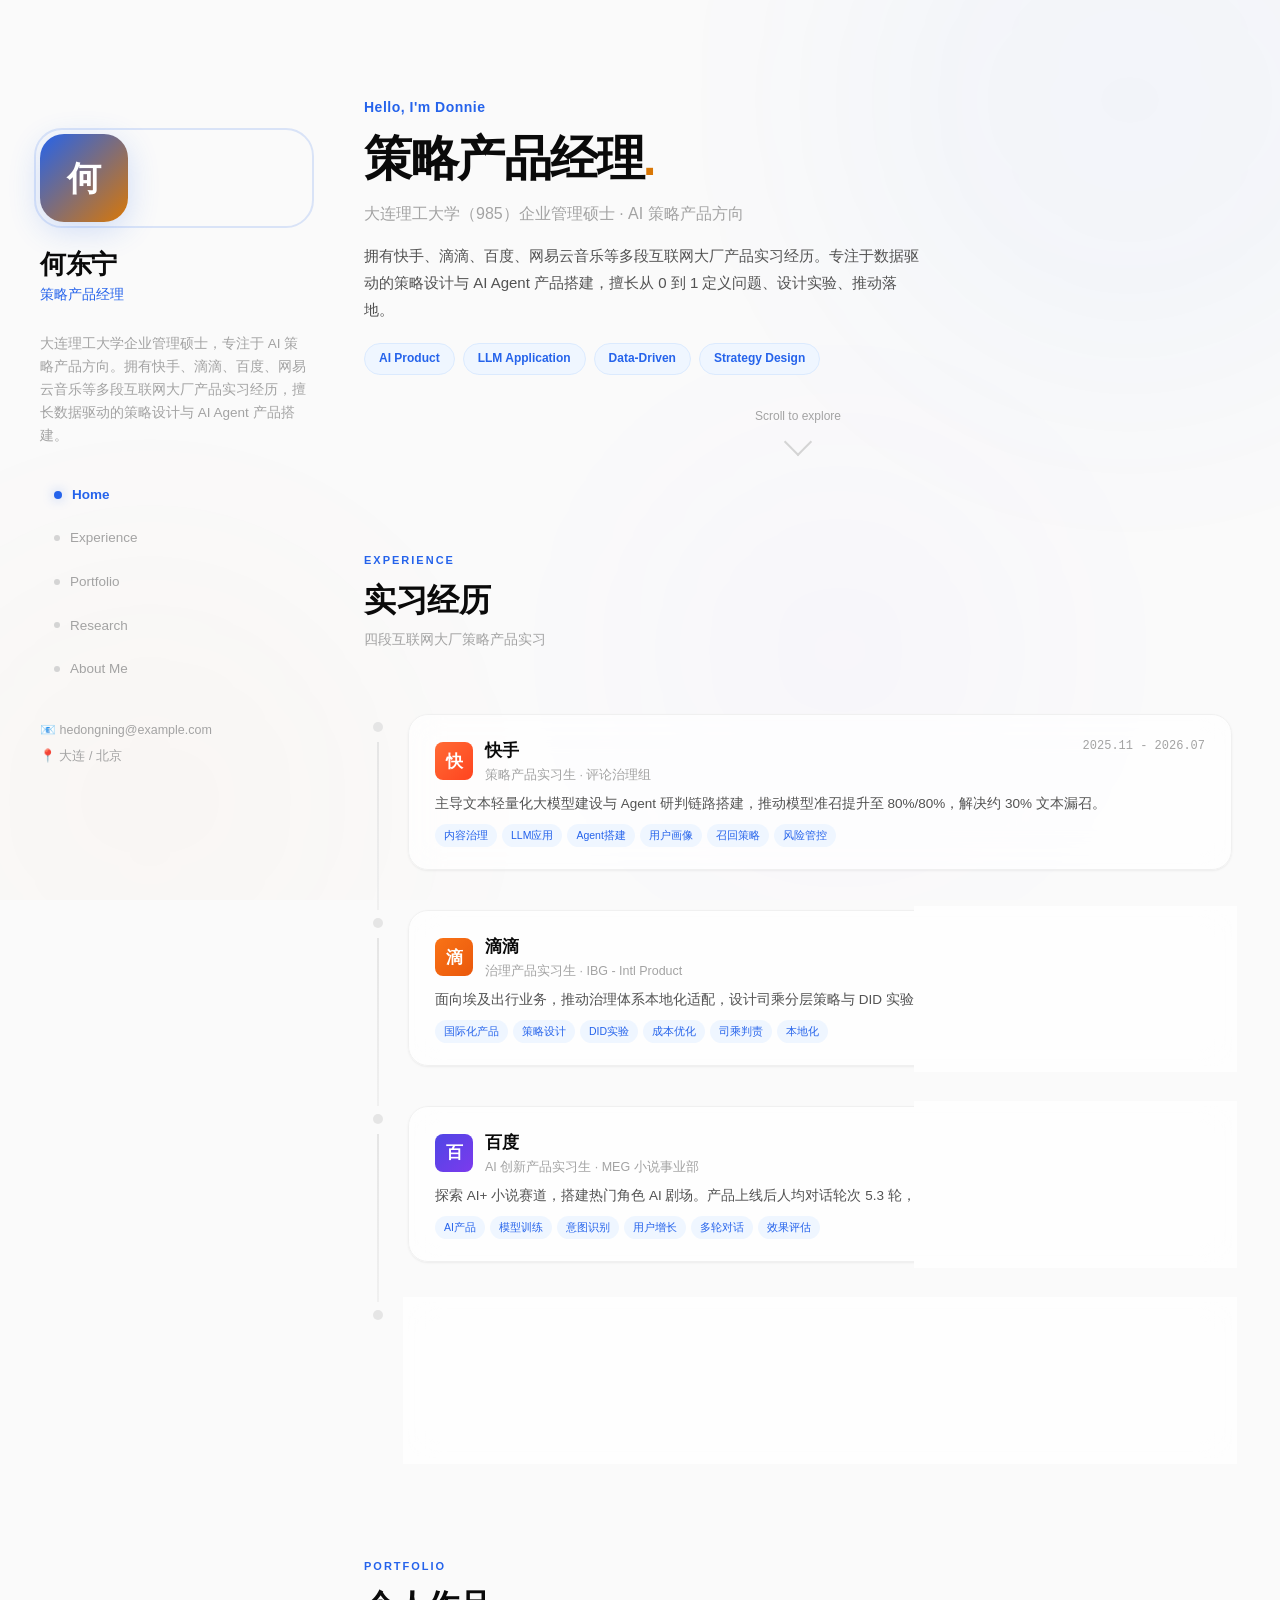
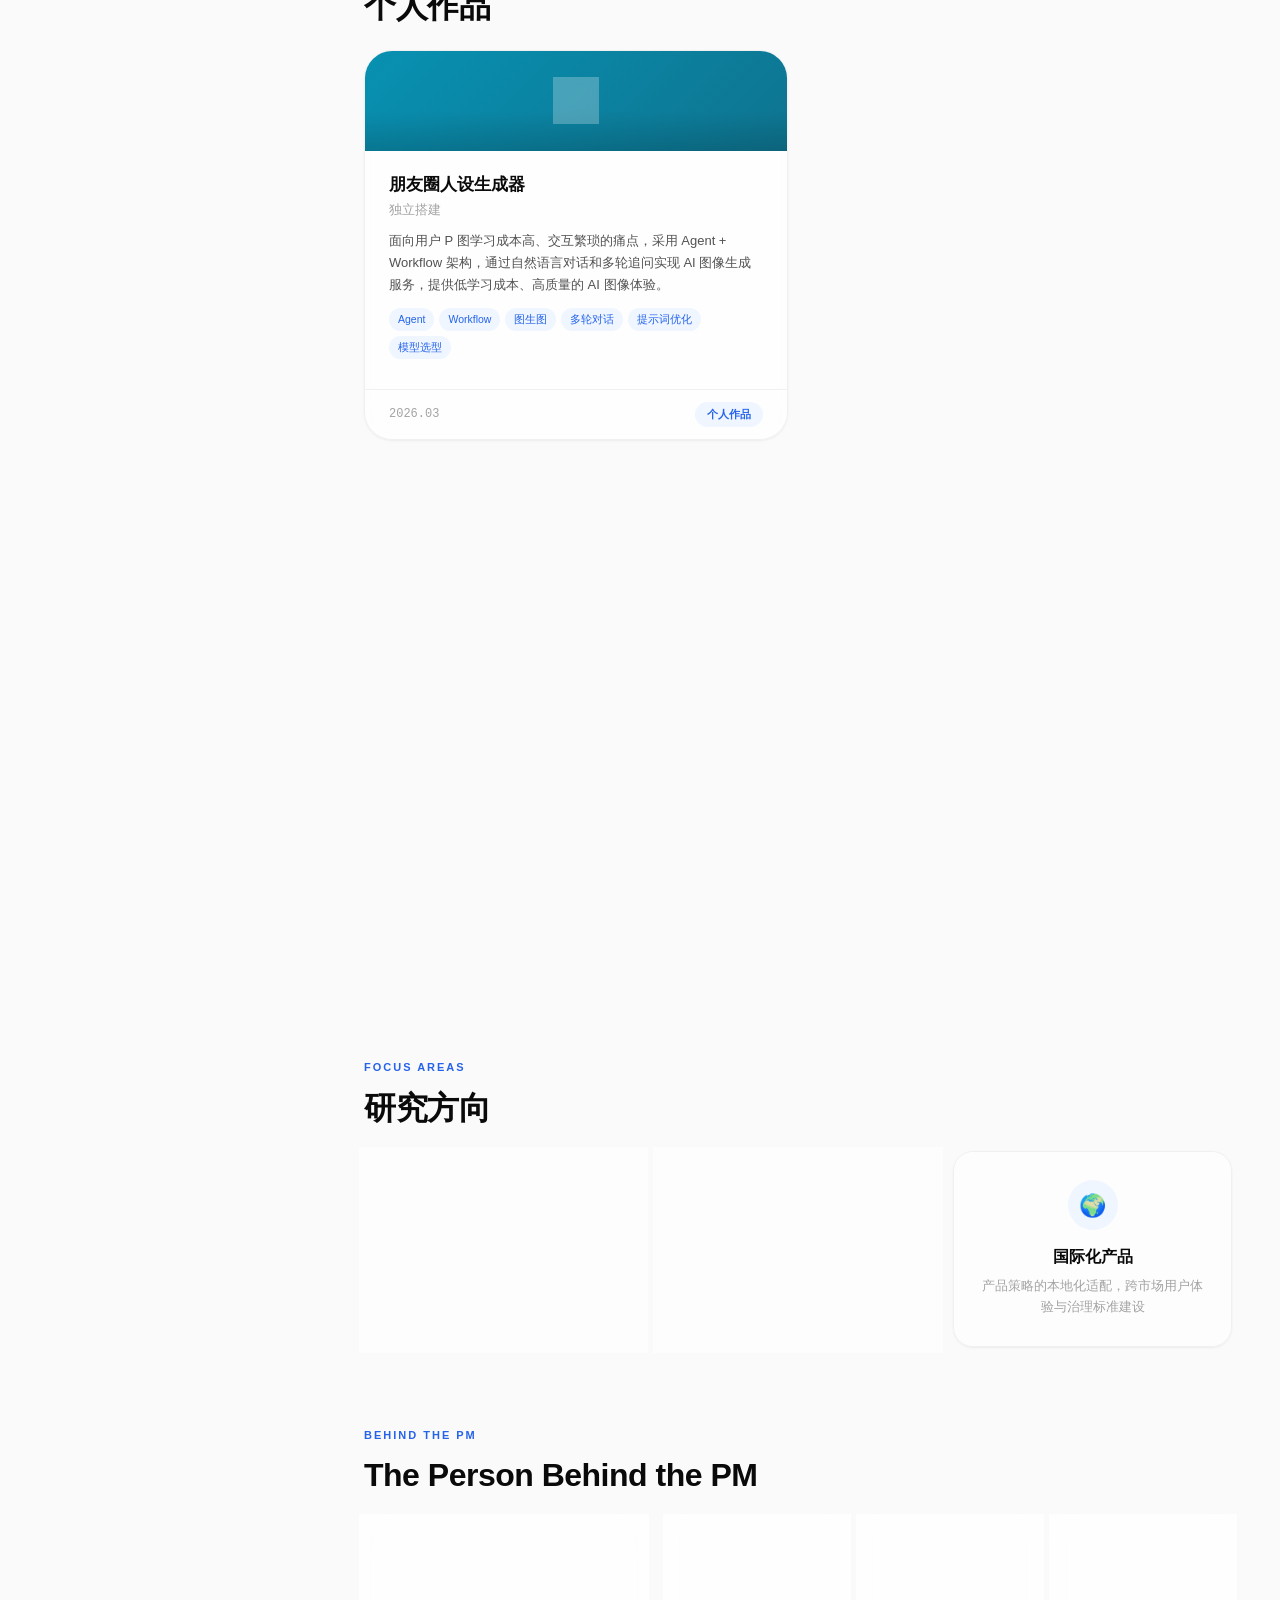
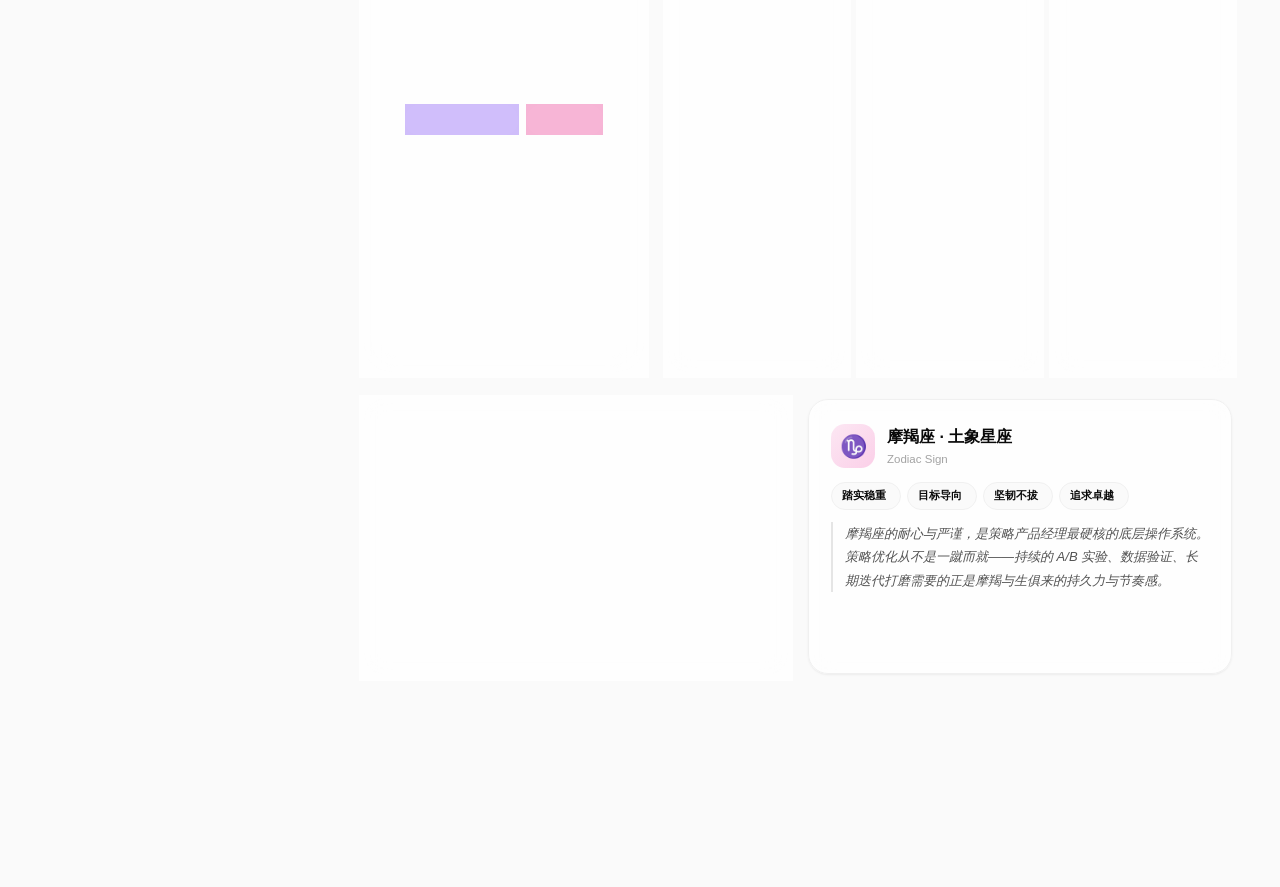
==== index.html @ bec80fd0 "v4 glassmorphism design" ====
<!DOCTYPE html>
<html lang="zh-CN">
<head>
  <meta charset="UTF-8">
  <meta name="viewport" content="width=device-width, initial-scale=1.0">
  <title>Donnie He — Strategy Product Manager</title>
  <meta name="description" content="何东宁 - 策略产品经理 | AI Product | Data-Driven Strategy">
  <link rel="icon" href="data:image/svg+xml,<svg xmlns='http://www.w3.org/2000/svg' viewBox='0 0 100 100'><text y='.9em' font-size='90'>🚀</text></svg>">
  <link rel="stylesheet" href="css/style.css">
</head>
<body>

  <!-- ====== Background Ambient Blobs ====== -->
  <div class="bg-ambient">
    <div class="bg-blob blob-1"></div>
    <div class="bg-blob blob-2"></div>
    <div class="bg-blob blob-3"></div>
  </div>

  <!-- ====== App Layout ====== -->
  <div class="app-shell">

    <!-- ====== Left Sidebar (Desktop Sticky) ====== -->
    <aside class="sidebar" id="sidebar">
      <div class="sidebar-inner">
        <!-- Avatar -->
        <div class="sb-avatar-wrap" id="sbAvatarWrap">
          <div class="sb-avatar" id="sbAvatar">何</div>
        </div>

        <!-- Identity -->
        <div class="sb-identity">
          <h1 class="sb-name" id="sbName">何东宁</h1>
          <p class="sb-title" id="sbTitle">策略产品经理</p>
        </div>

        <!-- Bio -->
        <p class="sb-bio" id="sbBio"></p>

        <!-- Nav -->
        <nav class="sb-nav" id="sbNav">
          <a href="#intro" class="sb-nav-link active" data-section="intro">
            <span class="sb-nav-dot"></span>Home
          </a>
          <a href="#internships" class="sb-nav-link" data-section="internships">
            <span class="sb-nav-dot"></span>Experience
          </a>
          <a href="#portfolio" class="sb-nav-link" data-section="portfolio">
            <span class="sb-nav-dot"></span>Portfolio
          </a>
          <a href="#school" class="sb-nav-link" data-section="school">
            <span class="sb-nav-dot"></span>Research
          </a>
          <a href="#personality" class="sb-nav-link" data-section="personality">
            <span class="sb-nav-dot"></span>About Me
          </a>
        </nav>

        <!-- Contact -->
        <div class="sb-contact" id="sbContact"></div>
      </div>
    </aside>

    <!-- ====== Right Scroll Area ====== -->
    <main class="main-scroll" id="mainScroll">

      <!-- Hero Intro -->
      <section class="sec-intro reveal" id="intro">
        <p class="intro-overline">Hello, I'm Donnie</p>
        <h2 class="intro-heading">策略产品经理<span class="intro-dot">.</span></h2>
        <p class="intro-sub">大连理工大学（985）企业管理硕士 · AI 策略产品方向</p>
        <p class="intro-desc">拥有快手、滴滴、百度、网易云音乐等多段互联网大厂产品实习经历。专注于数据驱动的策略设计与 AI Agent 产品搭建，擅长从 0 到 1 定义问题、设计实验、推动落地。</p>
        <div class="intro-tags">
          <span class="intro-tag">AI Product</span>
          <span class="intro-tag">LLM Application</span>
          <span class="intro-tag">Data-Driven</span>
          <span class="intro-tag">Strategy Design</span>
        </div>
        <div class="intro-scroll-hint">
          <span>Scroll to explore</span>
          <div class="scroll-arrow"></div>
        </div>
      </section>

      <!-- Internship Timeline -->
      <section class="sec-block" id="internships">
        <div class="sec-label reveal">Experience</div>
        <h3 class="sec-heading reveal">实习经历</h3>
        <p class="sec-desc reveal">四段互联网大厂策略产品实习</p>
        <div class="timeline-v2" id="timelineV2"></div>
      </section>

      <!-- Portfolio / 作品集 -->
      <section class="sec-block" id="portfolio">
        <div class="sec-label reveal">Portfolio</div>
        <h3 class="sec-heading reveal">个人作品</h3>
        <div class="cards-grid reveal-stagger" id="worksGridV2"></div>
      </section>

      <!-- School Projects / 学校调研 -->
      <section class="sec-block" id="school">
        <div class="sec-label reveal">School Research</div>
        <h3 class="sec-heading reveal">学校调研项目</h3>
        <div class="cards-grid reveal-stagger" id="schoolGridV2"></div>
      </section>

      <!-- Research Interests -->
      <section class="sec-block" id="interests">
        <div class="sec-label reveal">Focus Areas</div>
        <h3 class="sec-heading reveal">研究方向</h3>
        <div class="interests-row reveal-stagger" id="interestsRow"></div>
      </section>

      <!-- Personality -->
      <section class="sec-block" id="personality">
        <div class="sec-label reveal">Behind the PM</div>
        <h3 class="sec-heading reveal">The Person Behind the PM</h3>
        <div class="personality-v2" id="personalityV2"></div>
      </section>

      <!-- Footer -->
      <footer class="footer-v2 reveal">
        <p>© 2026 Donnie He. All rights reserved.</p>
        <div class="footer-v2-links">
          <a href="mailto:hedongning@example.com">Email</a>
          <a href="https://github.com/Ranyuan-wind" target="_blank" rel="noopener">GitHub</a>
          <a href="#" target="_blank" rel="noopener">LinkedIn</a>
        </div>
      </footer>
    </main>
  </div>

  <!-- ====== Mobile Header ====== -->
  <header class="mobile-header" id="mobileHeader">
    <a href="#intro" class="mh-brand">Donnie.</a>
    <button class="mh-menu-btn" id="mhMenuBtn" aria-label="Menu">
      <span></span><span></span><span></span>
    </button>
  </header>
  <div class="mobile-nav-overlay" id="mhOverlay">
    <button class="mh-close" id="mhClose">&times;</button>
    <a href="#intro" class="mh-link">Home</a>
    <a href="#internships" class="mh-link">Experience</a>
    <a href="#portfolio" class="mh-link">Portfolio</a>
    <a href="#school" class="mh-link">Research</a>
    <a href="#personality" class="mh-link">About Me</a>
  </div>

  <!-- ====== Detail Modal ====== -->
  <div class="modal-overlay" id="modalOverlay">
    <div class="modal-card" id="modalCard" role="dialog" aria-modal="true">
      <button class="modal-close-btn" id="modalCloseBtn" aria-label="Close">&times;</button>
      <div class="modal-header" id="modalHeaderEl"></div>
      <div class="modal-body" id="modalBodyEl"></div>
      <div class="modal-footer">
        <button class="btn-ghost modal-dismiss">Close</button>
      </div>
    </div>
  </div>

  <script src="js/app.js"></script>
</body>
</html>
---- css/style.css ----
/* ============================================
   Donnie He Portfolio — v4: Glassmorphism + Sticky Sidebar + Scroll Animations
   ============================================ */

/* --- Design Tokens --- */
:root {
  --p: #2563EB; --p-h: #1D4ED8; --p-l: #DBEAFE; --p-50: #EFF6FF;
  --acc: #D97706; --acc-l: #FEF3C7;
  --bg: #FAFAFA;
  --card: #FFFFFF;
  --card2: #F5F5F5;
  --border: #E5E5E5;
  --border-l: #F0F0F0;
  --h: #0A0A0A; --b: #525252; --m: #A3A3A3; --ml: #D4D4D4;
  --ft: #171717;
  --shadow-card: 0 1px 3px rgba(0,0,0,.04), 0 1px 2px rgba(0,0,0,.03);
  --shadow-elevated: 0 8px 30px rgba(0,0,0,.06), 0 2px 8px rgba(0,0,0,.03);
  --shadow-glow: 0 0 0 1px rgba(37,99,235,.12), 0 8px 30px rgba(37,99,235,.1);
  --r-sm: 8px; --r-md: 14px; --r-lg: 20px; --r-xl: 28px; --r-full: 9999px;
  --font: -apple-system, BlinkMacSystemFont, "Segoe UI", "Inter", "PingFang SC", "Hiragino Sans GB", "Microsoft YaHei", Helvetica, Arial, sans-serif;
  --ease: cubic-bezier(.4,0,.2,1);
  --ease-spring: cubic-bezier(.34,1.56,.64,1);
}

/* --- Reset --- */
*,*::before,*::after{box-sizing:border-box;margin:0;padding:0}
html{scroll-behavior:smooth;-webkit-font-smoothing:antialiased;-moz-osx-font-smoothing:grayscale}
body{font-family:var(--font);font-size:15px;line-height:1.6;color:var(--b);background:var(--bg);overflow-x:hidden}
::selection{background:var(--p-l);color:var(--p)}
img{max-width:100%;display:block}
a{color:inherit;text-decoration:none}

/* ============================================
   AMBIENT BACKGROUND BLOBS
   ============================================ */
.bg-ambient{position:fixed;inset:0;pointer-events:none;z-index:0;overflow:hidden}
.bg-blob{
  position:absolute;border-radius:50%;filter:blur(120px);opacity:.35;
  animation:blobDrift 20s ease-in-out infinite;
}
.blob-1{width:600px;height:600px;background:rgba(37,99,235,.1);top:-200px;right:-150px;animation-delay:0s}
.blob-2{width:500px;height:500px;background:rgba(217,119,6,.08);bottom:-150px;left:-100px;animation-delay:-7s}
.blob-3{width:400px;height:400px;background:rgba(139,92,246,.08);top:50%;left:50%;animation-delay:-14s}
@keyframes blobDrift{
  0%,100%{transform:translate(0,0) scale(1)}
  25%{transform:translate(40px,-30px) scale(1.05)}
  50%{transform:translate(-20px,30px) scale(.95)}
  75%{transform:translate(-30px,-20px) scale(1.02)}
}

/* ============================================
   APP SHELL: SIDEBAR + MAIN
   ============================================ */
.app-shell{
  position:relative;z-index:1;
  display:grid;grid-template-columns:340px 1fr;
  max-width:1280px;margin:0 auto;min-height:100vh;
}

/* ============================================
   SIDEBAR (Sticky, Desktop)
   ============================================ */
.sidebar{
  position:sticky;top:0;
  height:100vh;
  display:flex;flex-direction:column;justify-content:center;
  padding:48px 32px 48px 40px;
  z-index:10;
}
.sidebar-inner{
  display:flex;flex-direction:column;gap:28px;
}

/* Avatar */
.sb-avatar-wrap{position:relative}
.sb-avatar{
  width:88px;height:88px;border-radius:24px;
  background:linear-gradient(135deg,#2563EB,#D97706);
  display:flex;align-items:center;justify-content:center;
  font-size:34px;font-weight:800;color:#fff;
  box-shadow:0 8px 32px rgba(37,99,235,.2);
  transition:all .4s var(--ease);
}
.sb-avatar img{width:100%;height:100%;border-radius:24px;object-fit:cover}
.sb-avatar-wrap:hover .sb-avatar{transform:scale(1.05);box-shadow:0 12px 40px rgba(37,99,235,.3)}
.sb-avatar-wrap::after{
  content:'';position:absolute;inset:-6px;border-radius:28px;
  border:2px solid rgba(37,99,235,.15);
  animation:avatarPulse 3s ease-in-out infinite;
}
@keyframes avatarPulse{
  0%,100%{transform:scale(1);opacity:.5}
  50%{transform:scale(1.06);opacity:1}
}

/* Identity */
.sb-name{font-size:26px;font-weight:800;color:var(--h);letter-spacing:-.5px;line-height:1.1}
.sb-title{font-size:14px;font-weight:500;color:var(--p);margin-top:4px}

/* Bio */
.sb-bio{font-size:13.5px;color:var(--m);line-height:1.7}

/* Nav */
.sb-nav{display:flex;flex-direction:column;gap:6px}
.sb-nav-link{
  display:flex;align-items:center;gap:10px;
  padding:8px 14px;border-radius:var(--r-full);
  font-size:13.5px;font-weight:500;color:var(--m);
  transition:all .25s var(--ease);
  position:relative;
}
.sb-nav-dot{
  width:6px;height:6px;border-radius:50%;
  background:var(--ml);
  transition:all .3s var(--ease);
}
.sb-nav-link:hover{color:var(--h);background:rgba(0,0,0,.03)}
.sb-nav-link:hover .sb-nav-dot{background:var(--p)}
.sb-nav-link.active{color:var(--p);font-weight:600}
.sb-nav-link.active .sb-nav-dot{
  background:var(--p);width:8px;height:8px;
  box-shadow:0 0 12px rgba(37,99,235,.4);
}

/* Contact */
.sb-contact{margin-top:4px;display:flex;flex-direction:column;gap:6px}
.sb-contact a,.sb-contact span{
  font-size:12.5px;color:var(--m);transition:color .2s
}
.sb-contact a:hover{color:var(--p)}

/* ============================================
   MAIN SCROLL AREA
   ============================================ */
.main-scroll{
  padding:80px 48px 80px 24px;
  display:flex;flex-direction:column;gap:80px;
}

/* ============================================
   SECTION BASICS
   ============================================ */
.sec-block{display:flex;flex-direction:column;gap:8px}
.sec-label{
  font-size:11px;font-weight:700;text-transform:uppercase;
  letter-spacing:2px;color:var(--p);margin-bottom:4px;
}
.sec-heading{font-size:32px;font-weight:800;color:var(--h);letter-spacing:-.5px;line-height:1.2}
.sec-desc{font-size:14px;color:var(--m);margin-bottom:20px}

/* ============================================
   SCROLL REVEAL ANIMATIONS
   ============================================ */
.reveal{
  opacity:0;transform:translateY(28px);
  transition:opacity .7s var(--ease),transform .7s var(--ease-spring);
}
.reveal.in-view{opacity:1;transform:translateY(0)}

.reveal-stagger > *{
  opacity:0;transform:translateY(24px);
  transition:opacity .6s var(--ease),transform .6s var(--ease-spring);
}
.reveal-stagger.in-view > *{opacity:1;transform:translateY(0)}

/* ============================================
   HERO INTRO
   ============================================ */
.sec-intro{
  display:flex;flex-direction:column;gap:16px;
  padding-top:16px;padding-bottom:20px;
}
.intro-overline{font-size:14px;font-weight:600;color:var(--p);letter-spacing:.5px}
.intro-heading{font-size:48px;font-weight:800;color:var(--h);letter-spacing:-1.5px;line-height:1.05}
.intro-dot{color:var(--acc)}
.intro-sub{font-size:16px;color:var(--m);font-weight:500}
.intro-desc{font-size:15px;color:var(--b);line-height:1.8;max-width:560px}
.intro-tags{display:flex;flex-wrap:wrap;gap:8px;margin-top:4px}
.intro-tag{
  font-size:12px;padding:5px 14px;border-radius:var(--r-full);
  background:var(--p-50);color:var(--p);font-weight:600;border:1px solid var(--p-l);
}
.intro-scroll-hint{
  display:flex;flex-direction:column;align-items:center;gap:6px;
  margin-top:16px;color:var(--m);font-size:12px;animation:bounce 2s ease-in-out infinite;
}
.scroll-arrow{
  width:20px;height:20px;border-right:2px solid var(--ml);border-bottom:2px solid var(--ml);
  transform:rotate(45deg);
}
@keyframes bounce{0%,100%{transform:translateY(0)}50%{transform:translateY(6px)}}

/* ============================================
   TIMELINE V2
   ============================================ */
.timeline-v2{display:flex;flex-direction:column;gap:0;margin-top:16px}

.tl-item{
  display:grid;grid-template-columns:28px 1fr;gap:16px;
  padding:20px 0;position:relative;
}
.tl-item:not(:last-child)::after{
  content:'';position:absolute;left:13px;top:48px;bottom:-20px;width:1.5px;
  background:linear-gradient(to bottom,var(--border) 0%,var(--border-l) 100%);
}
.tl-dot-wrap{display:flex;justify-content:center;padding-top:8px}
.tl-dot{
  width:10px;height:10px;border-radius:50%;background:var(--border);
  transition:all .4s var(--ease-spring);position:relative;z-index:2;
}
.tl-card{
  background:rgba(255,255,255,.7);
  backdrop-filter:blur(16px);-webkit-backdrop-filter:blur(16px);
  border:1px solid var(--border-l);
  border-radius:var(--r-lg);
  padding:22px 26px;
  transition:all .35s var(--ease);
  cursor:pointer;
  box-shadow:var(--shadow-card);
}
.tl-card:hover{
  box-shadow:var(--shadow-glow);
  border-color:rgba(37,99,235,.2);
  transform:translateX(6px);
}
.tl-card:hover + .tl-dot, .tl-item:hover .tl-dot{
  background:var(--p);box-shadow:0 0 14px rgba(37,99,235,.5);transform:scale(1.5);
}
.tl-card-header{display:flex;align-items:flex-start;justify-content:space-between;gap:12px;margin-bottom:8px}
.tl-card-left{display:flex;align-items:center;gap:12px}
.tl-logo{
  width:38px;height:38px;border-radius:var(--r-sm);
  display:flex;align-items:center;justify-content:center;
  font-size:17px;font-weight:800;color:#fff;flex-shrink:0;
  transition:transform .35s var(--ease);
}
.tl-card:hover .tl-logo{transform:scale(1.1)}
.tl-company{font-size:17px;font-weight:700;color:var(--h)}
.tl-role{font-size:12.5px;color:var(--m);display:block;margin-top:1px}
.tl-date{font-size:12px;color:var(--m);font-family:"SF Mono","Fira Code",Consolas,monospace;white-space:nowrap}
.tl-abstract{font-size:13.5px;color:var(--b);line-height:1.7;margin-bottom:8px}
.tl-keywords{display:flex;flex-wrap:wrap;gap:5px}
.tl-kw{
  font-size:10.5px;padding:3px 9px;border-radius:var(--r-full);
  background:var(--p-50);color:var(--p);font-weight:500;
  transition:all .3s var(--ease);
}
.tl-card:hover .tl-kw{background:var(--p-l);color:var(--p-h)}

/* ============================================
   CARDS GRID (Works + School)
   ============================================ */
.cards-grid{display:grid;grid-template-columns:repeat(2,1fr);gap:20px;margin-top:16px}

.c-card{
  background:rgba(255,255,255,.7);
  backdrop-filter:blur(16px);-webkit-backdrop-filter:blur(16px);
  border:1px solid var(--border-l);
  border-radius:var(--r-xl);overflow:hidden;
  transition:all .4s var(--ease);
  cursor:pointer;
  box-shadow:var(--shadow-card);
}
.c-card:hover{
  transform:translateY(-6px);
  box-shadow:var(--shadow-elevated),0 0 0 1px rgba(0,0,0,.04);
}
.c-card-banner{height:100px;display:flex;align-items:center;justify-content:center;position:relative;overflow:hidden}
.c-card-banner::after{
  content:'';position:absolute;inset:0;
  background:linear-gradient(to bottom,transparent 60%,rgba(0,0,0,.15));
  transition:opacity .4s;
}
.c-card:hover .c-card-banner::after{opacity:0}
.c-card-logo{
  width:46px;height:46px;border-radius:var(--r-md);
  background:rgba(255,255,255,.25);backdrop-filter:blur(4px);
  display:flex;align-items:center;justify-content:center;
  font-size:24px;color:#fff;border:1.5px solid rgba(255,255,255,.3);
  position:relative;z-index:1;
  transition:transform .4s var(--ease-spring);
}
.c-card:hover .c-card-logo{transform:scale(1.15)}
.c-card-body{padding:20px 24px}
.c-card-name{font-size:17px;font-weight:700;color:var(--h);margin-bottom:2px}
.c-card-role{font-size:12.5px;color:var(--m);margin-bottom:10px}
.c-card-desc{font-size:13px;color:var(--b);line-height:1.7;margin-bottom:12px}
.c-card-kws{display:flex;flex-wrap:wrap;gap:5px;margin-bottom:10px}
.c-card-kw{
  font-size:10.5px;padding:3px 9px;border-radius:var(--r-full);
  background:var(--p-50);color:var(--p);font-weight:500
}
.c-card-footer{
  display:flex;align-items:center;justify-content:space-between;
  padding:12px 24px;border-top:1px solid var(--border-l);
}
.c-card-date{font-size:12px;color:var(--m);font-family:"SF Mono","Fira Code",Consolas,monospace}
.c-card-badge{font-size:10.5px;padding:4px 12px;border-radius:var(--r-full);font-weight:600}
.c-card-badge.works{background:var(--p-50);color:var(--p)}
.c-card-badge.school{background:var(--acc-l);color:var(--acc)}

/* ============================================
   INTERESTS ROW
   ============================================ */
.interests-row{display:grid;grid-template-columns:repeat(3,1fr);gap:16px;margin-top:16px}
.int-card{
  background:rgba(255,255,255,.6);
  backdrop-filter:blur(12px);-webkit-backdrop-filter:blur(12px);
  border:1px solid var(--border-l);
  border-radius:var(--r-lg);padding:28px 24px;text-align:center;
  transition:all .35s var(--ease);
  box-shadow:var(--shadow-card);
}
.int-card:hover{box-shadow:var(--shadow-elevated);transform:translateY(-2px)}
.int-icon{
  width:50px;height:50px;border-radius:50%;
  background:var(--p-50);color:var(--p);
  display:flex;align-items:center;justify-content:center;
  font-size:22px;margin:0 auto 14px;
}
.int-card h4{font-size:16px;font-weight:700;color:var(--h);margin-bottom:6px}
.int-card p{font-size:13px;color:var(--m);line-height:1.6}

/* ============================================
   PERSONALITY V2
   ============================================ */
.personality-v2{display:flex;flex-direction:column;gap:28px;margin-top:16px}

/* Top row: profile card + personality cards side by side */
.pv2-top{display:grid;grid-template-columns:280px 1fr;gap:24px}

/* Profile card */
.pv2-profile{
  background:rgba(255,255,255,.7);
  backdrop-filter:blur(16px);-webkit-backdrop-filter:blur(16px);
  border:1px solid var(--border-l);
  border-radius:var(--r-xl);overflow:hidden;
  box-shadow:var(--shadow-card);
}
.pv2-profile-top{
  background:linear-gradient(135deg,#8B5CF6,#EC4899,#F59E0B);
  padding:28px 20px 40px;text-align:center;
}
.pv2-avatar-wrap{
  width:80px;height:80px;border-radius:50%;margin:0 auto 12px;
  border:3px solid rgba(255,255,255,.5);overflow:hidden;
  box-shadow:0 6px 24px rgba(0,0,0,.12);background:#fff;
}
.pv2-avatar-wrap img{width:100%;height:100%;object-fit:cover}
.pv2-avatar-fallback{
  width:100%;height:100%;display:flex;align-items:center;justify-content:center;
  font-size:30px;font-weight:800;color:#8B5CF6;
  background:linear-gradient(135deg,#F5F3FF,#FDF2F8);
}
.pv2-name{font-size:20px;font-weight:800;color:#fff;margin-bottom:2px}
.pv2-role{font-size:12px;color:rgba(255,255,255,.8)}
.pv2-badges{display:flex;justify-content:center;gap:8px;margin-top:12px}
.pv2-badge{
  font-size:11px;padding:5px 12px;border-radius:var(--r-full);
  color:#fff;font-weight:700;backdrop-filter:blur(4px);
  border:1px solid rgba(255,255,255,.3);
}
.pv2-badge.mbti{background:rgba(139,92,246,.4)}
.pv2-badge.zodiac{background:rgba(236,72,153,.4)}
.pv2-stats{display:flex;justify-content:center;gap:24px;padding:18px 20px;border-bottom:1px solid var(--border-l)}
.pv2-stat{text-align:center}
.pv2-stat .num{font-size:18px;font-weight:800;color:var(--h)}
.pv2-stat .lbl{font-size:10px;color:var(--m);text-transform:uppercase;letter-spacing:.5px;margin-top:2px}
.pv2-body{padding:16px 20px}
.pv2-body-label{font-size:10px;font-weight:700;color:var(--m);text-transform:uppercase;letter-spacing:1px;margin-bottom:8px}
.pv2-traits{display:flex;flex-wrap:wrap;gap:5px}
.pv2-trait{font-size:11px;padding:4px 10px;border-radius:var(--r-full);background:#FDF2F8;color:#BE185D;font-weight:500}

/* Personality cards */
.pv2-cards{display:grid;grid-template-columns:repeat(3,1fr);gap:16px}
.pv2-card{
  background:rgba(255,255,255,.7);
  backdrop-filter:blur(12px);-webkit-backdrop-filter:blur(12px);
  border:1px solid var(--border-l);
  border-radius:var(--r-lg);padding:24px 18px;text-align:center;
  transition:all .35s var(--ease);
  box-shadow:var(--shadow-card);
}
.pv2-card:hover{box-shadow:var(--shadow-elevated);transform:translateY(-3px)}
.pv2-card-emoji{font-size:32px;margin-bottom:10px;display:block}
.pv2-card-title{font-size:15px;font-weight:700;color:var(--h);margin-bottom:6px}
.pv2-card-text{font-size:12.5px;color:var(--b);line-height:1.7}

/* Bottom: MBTI + Zodiac connection cards */
.pv2-bottom{display:grid;grid-template-columns:repeat(2,1fr);gap:20px}
.pv2-conn{
  background:rgba(255,255,255,.7);
  backdrop-filter:blur(12px);-webkit-backdrop-filter:blur(12px);
  border:1px solid var(--border-l);
  border-radius:var(--r-lg);padding:24px 22px;
  transition:all .35s var(--ease);
  box-shadow:var(--shadow-card);
}
.pv2-conn:hover{box-shadow:var(--shadow-elevated)}
.pv2-conn-hd{display:flex;align-items:center;gap:12px;margin-bottom:14px}
.pv2-conn-icon{
  width:44px;height:44px;border-radius:var(--r-md);
  display:flex;align-items:center;justify-content:center;font-size:22px;
}
.pv2-conn-icon.mbti{background:linear-gradient(135deg,#EDE9FE,#DDD6FE);color:#7C3AED}
.pv2-conn-icon.zodiac{background:linear-gradient(135deg,#FCE7F3,#FBCFE8);color:#DB2777}
.pv2-conn-ttl{font-size:16px;font-weight:700;color:var(--h)}
.pv2-conn-sub{font-size:11.5px;color:var(--m)}
.pv2-conn-traits{display:flex;flex-wrap:wrap;gap:6px;margin-bottom:12px}
.pv2-conn-trait{
  font-size:11px;padding:4px 10px;border-radius:var(--r-full);
  background:var(--bg);color:var(--b);font-weight:600;
  border:1px solid var(--border-l);
}
.pv2-conn-trait strong{font-weight:700;color:var(--h);margin-right:4px}
.pv2-conn-text{font-size:13px;color:var(--b);line-height:1.8;font-style:italic;padding-left:12px;border-left:2.5px solid var(--border)}

/* ============================================
   FOOTER V2
   ============================================ */
.footer-v2{display:flex;justify-content:space-between;align-items:center;padding-top:32px;border-top:1px solid var(--border-l)}
.footer-v2 p{font-size:12.5px;color:var(--m)}
.footer-v2-links{display:flex;gap:20px}
.footer-v2-links a{font-size:12.5px;color:var(--m);transition:color .2s}
.footer-v2-links a:hover{color:var(--p)}

/* ============================================
   MODAL
   ============================================ */
.modal-overlay{
  position:fixed;inset:0;background:rgba(10,10,10,.5);
  backdrop-filter:blur(6px);-webkit-backdrop-filter:blur(6px);
  z-index:300;display:flex;align-items:center;justify-content:center;
  padding:24px;opacity:0;visibility:hidden;
  transition:all .3s var(--ease);
}
.modal-overlay.open{opacity:1;visibility:visible}
.modal-card{
  background:var(--card);border-radius:var(--r-xl);
  max-width:600px;width:100%;max-height:85vh;overflow-y:auto;
  box-shadow:0 25px 60px rgba(0,0,0,.15);
  transform:translateY(16px);transition:transform .35s var(--ease-spring);
  position:relative;
}
.modal-overlay.open .modal-card{transform:translateY(0)}
.modal-close-btn{
  position:absolute;top:14px;right:14px;
  width:32px;height:32px;border-radius:50%;
  border:none;background:rgba(0,0,0,.04);color:var(--b);
  font-size:20px;cursor:pointer;display:flex;align-items:center;
  justify-content:center;z-index:2;transition:all .2s;
}
.modal-close-btn:hover{background:#FEE2E2;color:#EF4444}
.modal-header{padding:24px 28px 18px;border-bottom:1px solid var(--border-l)}
.modal-header .mh-company{font-size:20px;font-weight:700;color:var(--h)}
.modal-header .mh-role{font-size:13px;color:var(--m);margin-top:4px}
.modal-header .mh-date{font-size:12px;color:var(--m);font-family:"SF Mono","Fira Code",Consolas,monospace;margin-top:6px}
.modal-body{padding:20px 28px}
.modal-hl{margin-bottom:16px;padding:14px 18px;background:var(--bg);border-radius:var(--r-md);border-left:3px solid var(--p)}
.modal-hl:last-child{margin-bottom:0}
.modal-hl h4{font-size:13.5px;font-weight:700;color:var(--p);margin-bottom:4px}
.modal-hl p{font-size:13px;color:var(--b);line-height:1.7}
.modal-footer{padding:14px 28px 22px;display:flex;justify-content:flex-end}
.btn-ghost{
  padding:10px 22px;border-radius:var(--r-full);
  border:1.5px solid var(--border);background:transparent;
  font-size:13px;font-weight:600;color:var(--b);cursor:pointer;
  transition:all .2s;font-family:var(--font);
}
.btn-ghost:hover{background:var(--bg);border-color:var(--m)}

/* ============================================
   MOBILE HEADER
   ============================================ */
.mobile-header{
  display:none;
  position:fixed;top:0;left:0;right:0;z-index:100;
  padding:12px 20px;
  background:rgba(250,250,250,.8);
  backdrop-filter:blur(16px);-webkit-backdrop-filter:blur(16px);
  border-bottom:1px solid var(--border-l);
  align-items:center;justify-content:space-between;
}
.mh-brand{font-size:18px;font-weight:800;color:var(--h)}
.mh-menu-btn{display:flex;flex-direction:column;gap:4px;background:none;border:none;cursor:pointer;padding:4px}
.mh-menu-btn span{display:block;width:22px;height:2px;background:var(--h);border-radius:1px;transition:all .3s}
.mobile-nav-overlay{
  display:none;position:fixed;inset:0;z-index:200;
  background:rgba(250,250,250,.97);
  backdrop-filter:blur(20px);
  flex-direction:column;align-items:center;justify-content:center;gap:28px;
}
.mobile-nav-overlay.open{display:flex}
.mh-close{position:absolute;top:16px;right:20px;font-size:30px;background:none;border:none;color:var(--h);cursor:pointer}
.mh-link{font-size:22px;font-weight:700;color:var(--h);transition:color .2s}
.mh-link:hover{color:var(--p)}

/* ============================================
   RESPONSIVE
   ============================================ */
@media (max-width:1024px){
  .app-shell{grid-template-columns:1fr}
  .sidebar{display:none}
  .mobile-header{display:flex}
  .main-scroll{padding:80px 24px 60px}
  .sec-heading{font-size:26px}
  .intro-heading{font-size:38px}
  .cards-grid{grid-template-columns:1fr}
  .interests-row{grid-template-columns:repeat(2,1fr)}
  .pv2-top{grid-template-columns:1fr}
  .pv2-cards{grid-template-columns:repeat(2,1fr)}
  .pv2-bottom{grid-template-columns:1fr}
  .tl-card{padding:18px 20px}
}

@media (max-width:640px){
  .main-scroll{padding:72px 16px 40px;gap:48px}
  .intro-heading{font-size:30px}
  .sec-heading{font-size:22px}
  .cards-grid{grid-template-columns:1fr}
  .interests-row{grid-template-columns:1fr}
  .pv2-cards{grid-template-columns:1fr}
  .tl-card-header{flex-direction:column}
  .tl-card-left{gap:10px}
  .tl-logo{width:32px;height:32px;font-size:14px}
  .tl-company{font-size:15px}
  .footer-v2{flex-direction:column;gap:12px;text-align:center}
  .reveal{transform:translateY(18px)}
}

/* ============================================
   PRINT
   ============================================ */
@media print{
  .bg-ambient,.sidebar,.mobile-header,.mobile-nav-overlay,.modal-overlay{display:none!important}
  .app-shell{display:block;max-width:100%}
  .main-scroll{padding:0;gap:24px}
  .reveal{opacity:1!important;transform:none!important}
  .tl-card,.c-card,.pv2-profile,.pv2-card,.pv2-conn{box-shadow:none;border:1px solid #ccc;background:#fff}
}
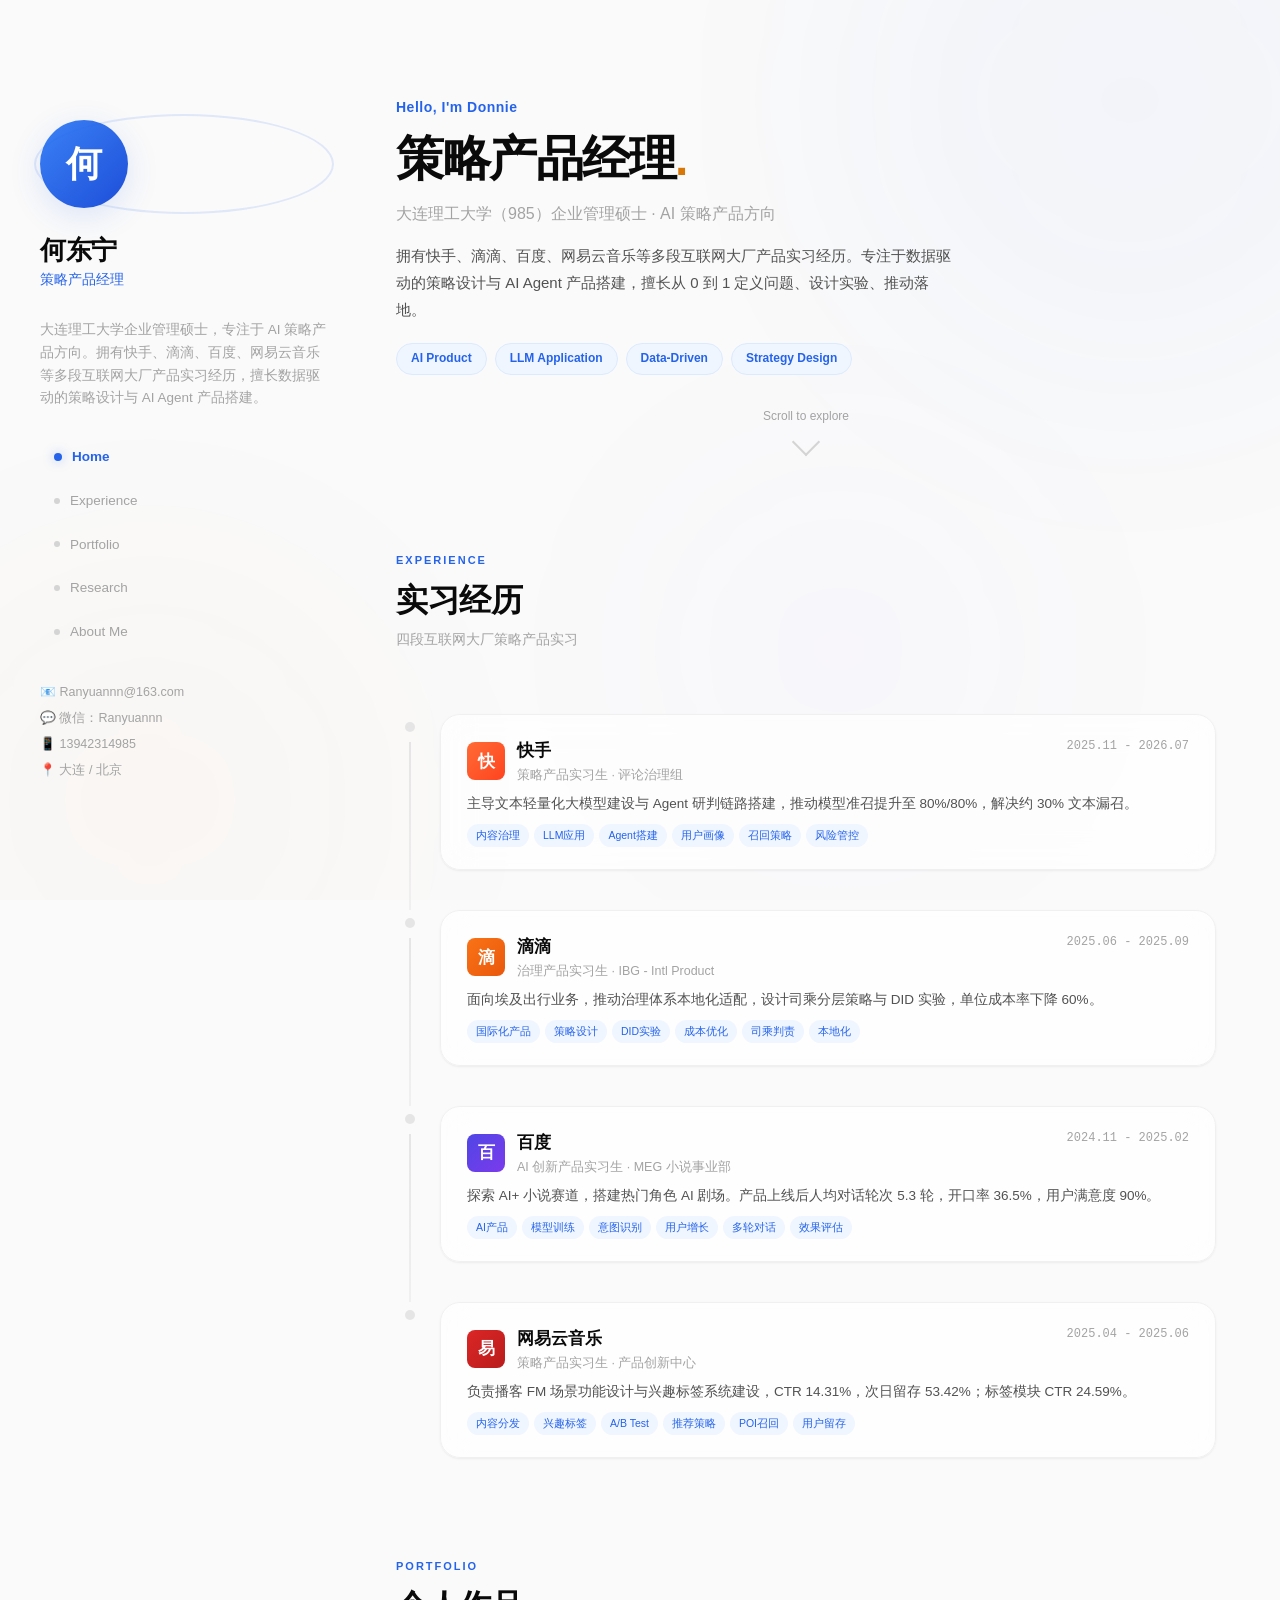
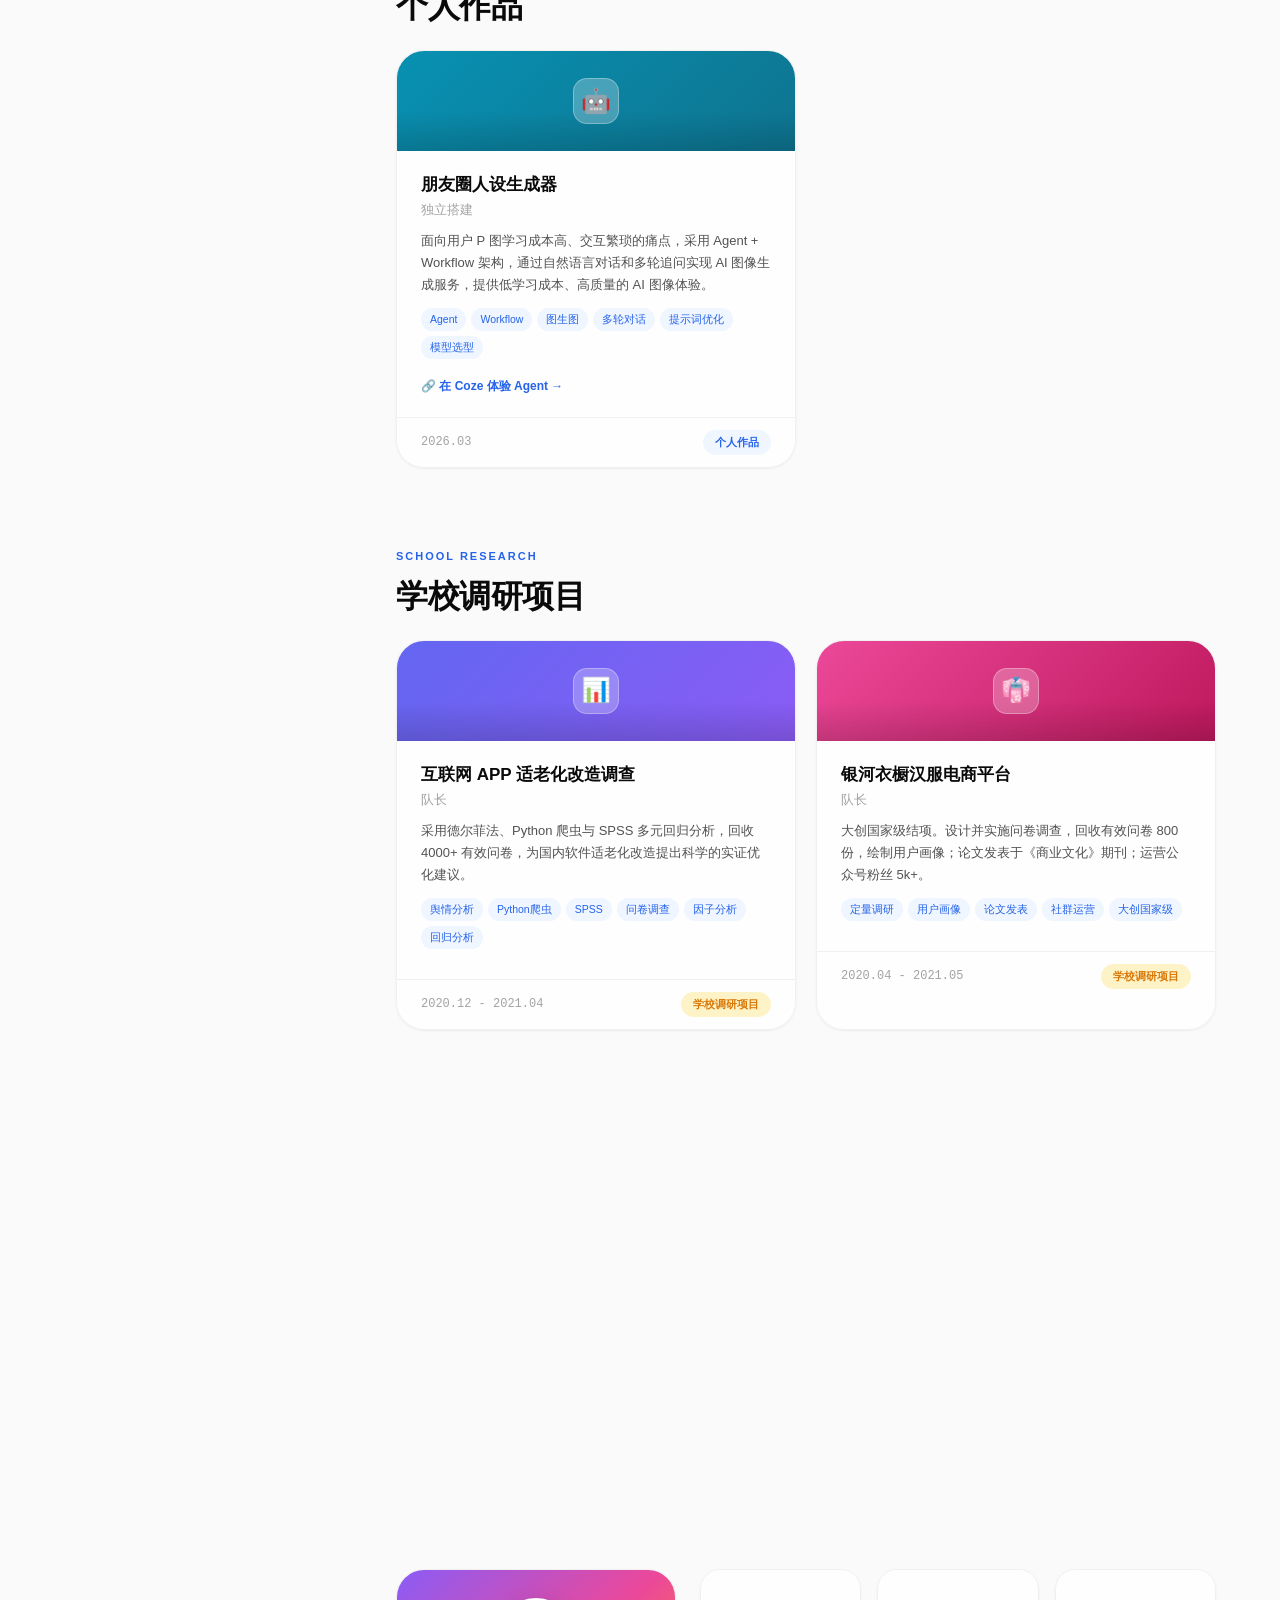
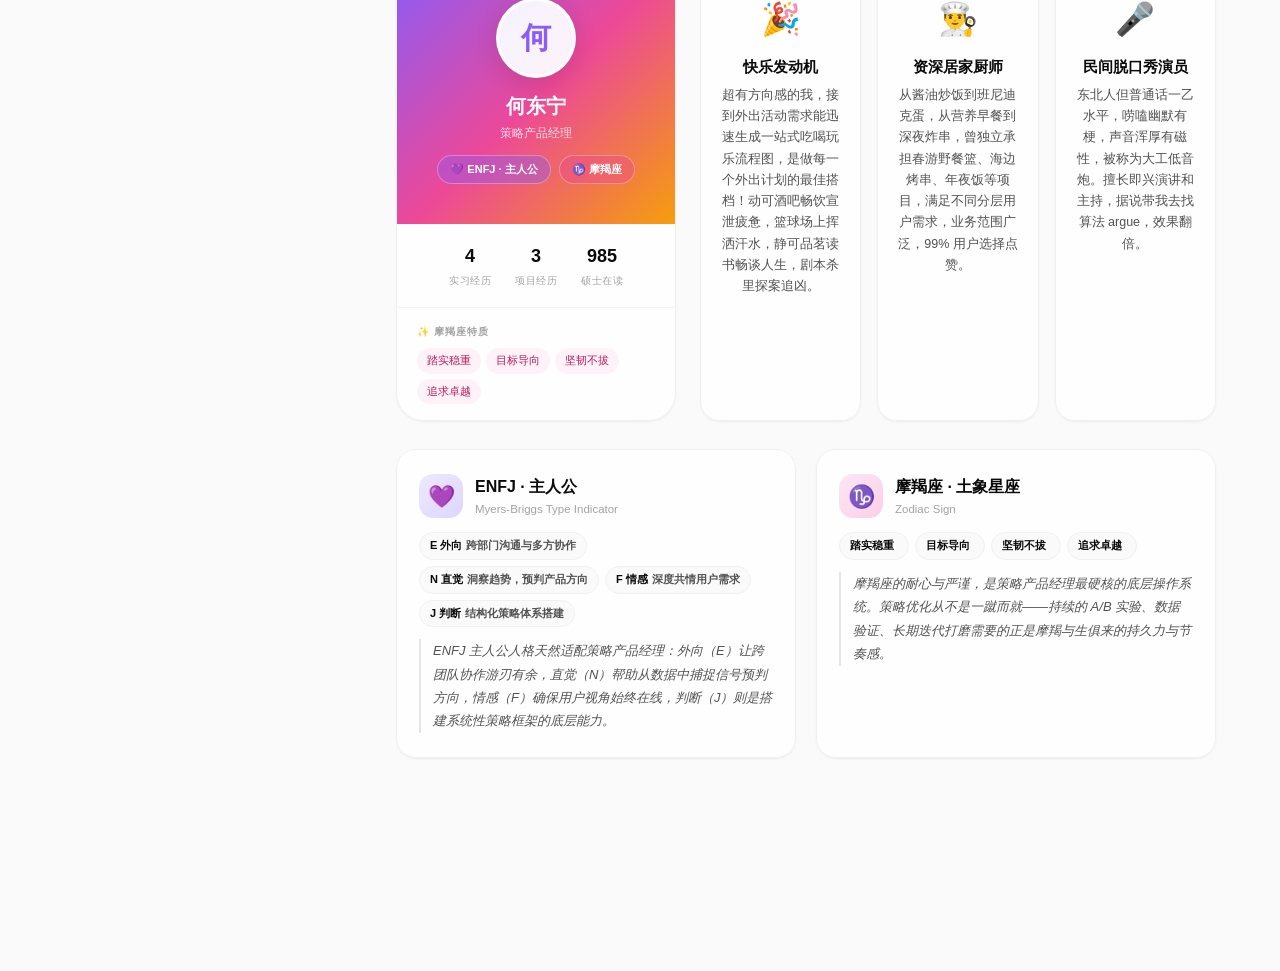
==== commit 069351b7: "widen layout, fix avatar, update contact" ====
--- a/index.html
+++ b/index.html
@@ -122,7 +122,7 @@
       <footer class="footer-v2 reveal">
         <p>© 2026 Donnie He. All rights reserved.</p>
         <div class="footer-v2-links">
-          <a href="mailto:hedongning@example.com">Email</a>
+          <a href="mailto:Ranyuannn@163.com">Email</a>
           <a href="https://github.com/Ranyuan-wind" target="_blank" rel="noopener">GitHub</a>
           <a href="#" target="_blank" rel="noopener">LinkedIn</a>
         </div>
--- a/css/style.css
+++ b/css/style.css
@@ -53,8 +53,8 @@
    ============================================ */
 .app-shell{
   position:relative;z-index:1;
-  display:grid;grid-template-columns:340px 1fr;
-  max-width:1280px;margin:0 auto;min-height:100vh;
+  display:grid;grid-template-columns:360px 1fr;
+  max-width:1440px;margin:0 auto;min-height:100vh;
 }
 
 /* ============================================
@@ -74,18 +74,18 @@
 /* Avatar */
 .sb-avatar-wrap{position:relative}
 .sb-avatar{
-  width:88px;height:88px;border-radius:24px;
-  background:linear-gradient(135deg,#2563EB,#D97706);
+  width:88px;height:88px;border-radius:50%;
+  background:linear-gradient(135deg,#3B82F6,#1D4ED8);
   display:flex;align-items:center;justify-content:center;
-  font-size:34px;font-weight:800;color:#fff;
-  box-shadow:0 8px 32px rgba(37,99,235,.2);
+  font-size:36px;font-weight:700;color:#fff;letter-spacing:0;
+  box-shadow:0 8px 32px rgba(37,99,235,.15);
   transition:all .4s var(--ease);
 }
-.sb-avatar img{width:100%;height:100%;border-radius:24px;object-fit:cover}
-.sb-avatar-wrap:hover .sb-avatar{transform:scale(1.05);box-shadow:0 12px 40px rgba(37,99,235,.3)}
+.sb-avatar img{width:100%;height:100%;border-radius:50%;object-fit:cover}
+.sb-avatar-wrap:hover .sb-avatar{transform:scale(1.05);box-shadow:0 12px 40px rgba(37,99,235,.25)}
 .sb-avatar-wrap::after{
-  content:'';position:absolute;inset:-6px;border-radius:28px;
-  border:2px solid rgba(37,99,235,.15);
+  content:'';position:absolute;inset:-6px;border-radius:50%;
+  border:2px solid rgba(37,99,235,.12);
   animation:avatarPulse 3s ease-in-out infinite;
 }
 @keyframes avatarPulse{
@@ -133,7 +133,7 @@
    MAIN SCROLL AREA
    ============================================ */
 .main-scroll{
-  padding:80px 48px 80px 24px;
+  padding:80px 64px 80px 36px;
   display:flex;flex-direction:column;gap:80px;
 }
 
@@ -290,6 +290,12 @@
   font-size:10.5px;padding:3px 9px;border-radius:var(--r-full);
   background:var(--p-50);color:var(--p);font-weight:500
 }
+.c-card-link{
+  display:inline-flex;align-items:center;gap:4px;
+  margin-top:8px;font-size:12px;font-weight:600;color:var(--p);
+  transition:all .2s;
+}
+.c-card-link:hover{color:var(--p-h);gap:8px}
 .c-card-footer{
   display:flex;align-items:center;justify-content:space-between;
   padding:12px 24px;border-top:1px solid var(--border-l);
@@ -469,6 +475,19 @@
 }
 .btn-ghost:hover{background:var(--bg);border-color:var(--m)}
 
+/* Modal workflow image & CTA */
+.modal-workflow{margin-bottom:20px;background:var(--bg);border-radius:var(--r-md);padding:16px 18px}
+.modal-workflow-label{font-size:12px;font-weight:700;color:var(--m);text-transform:uppercase;letter-spacing:1px;margin-bottom:10px}
+.modal-workflow-img{width:100%;border-radius:var(--r-sm);box-shadow:0 2px 12px rgba(0,0,0,.06);display:block}
+.modal-cta-row{margin-bottom:20px;text-align:center}
+.modal-link-btn{
+  display:inline-flex;align-items:center;gap:6px;
+  padding:12px 24px;border-radius:var(--r-full);
+  background:var(--p);color:#fff;font-size:14px;font-weight:600;
+  transition:all .25s var(--ease);
+}
+.modal-link-btn:hover{background:var(--p-h);transform:translateY(-1px);box-shadow:0 4px 16px rgba(37,99,235,.3)}
+
 /* ============================================
    MOBILE HEADER
    ============================================ */
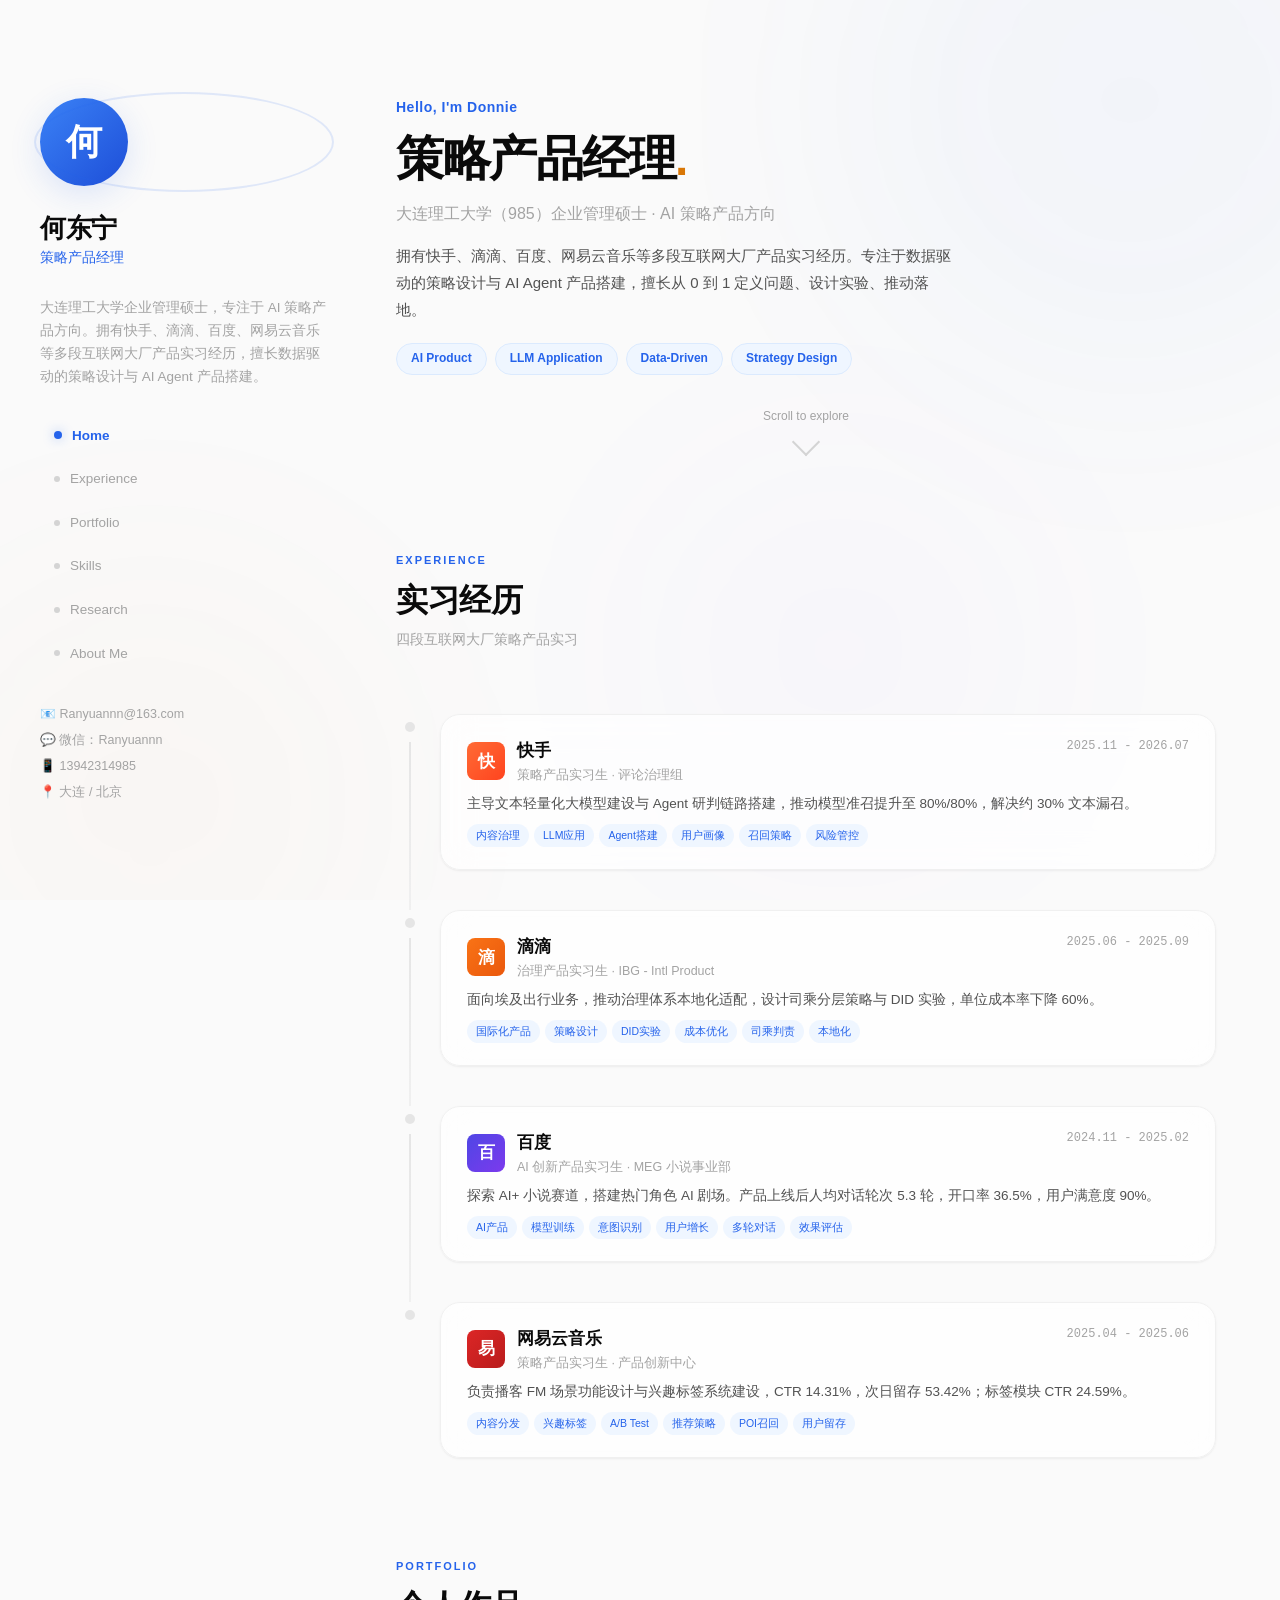
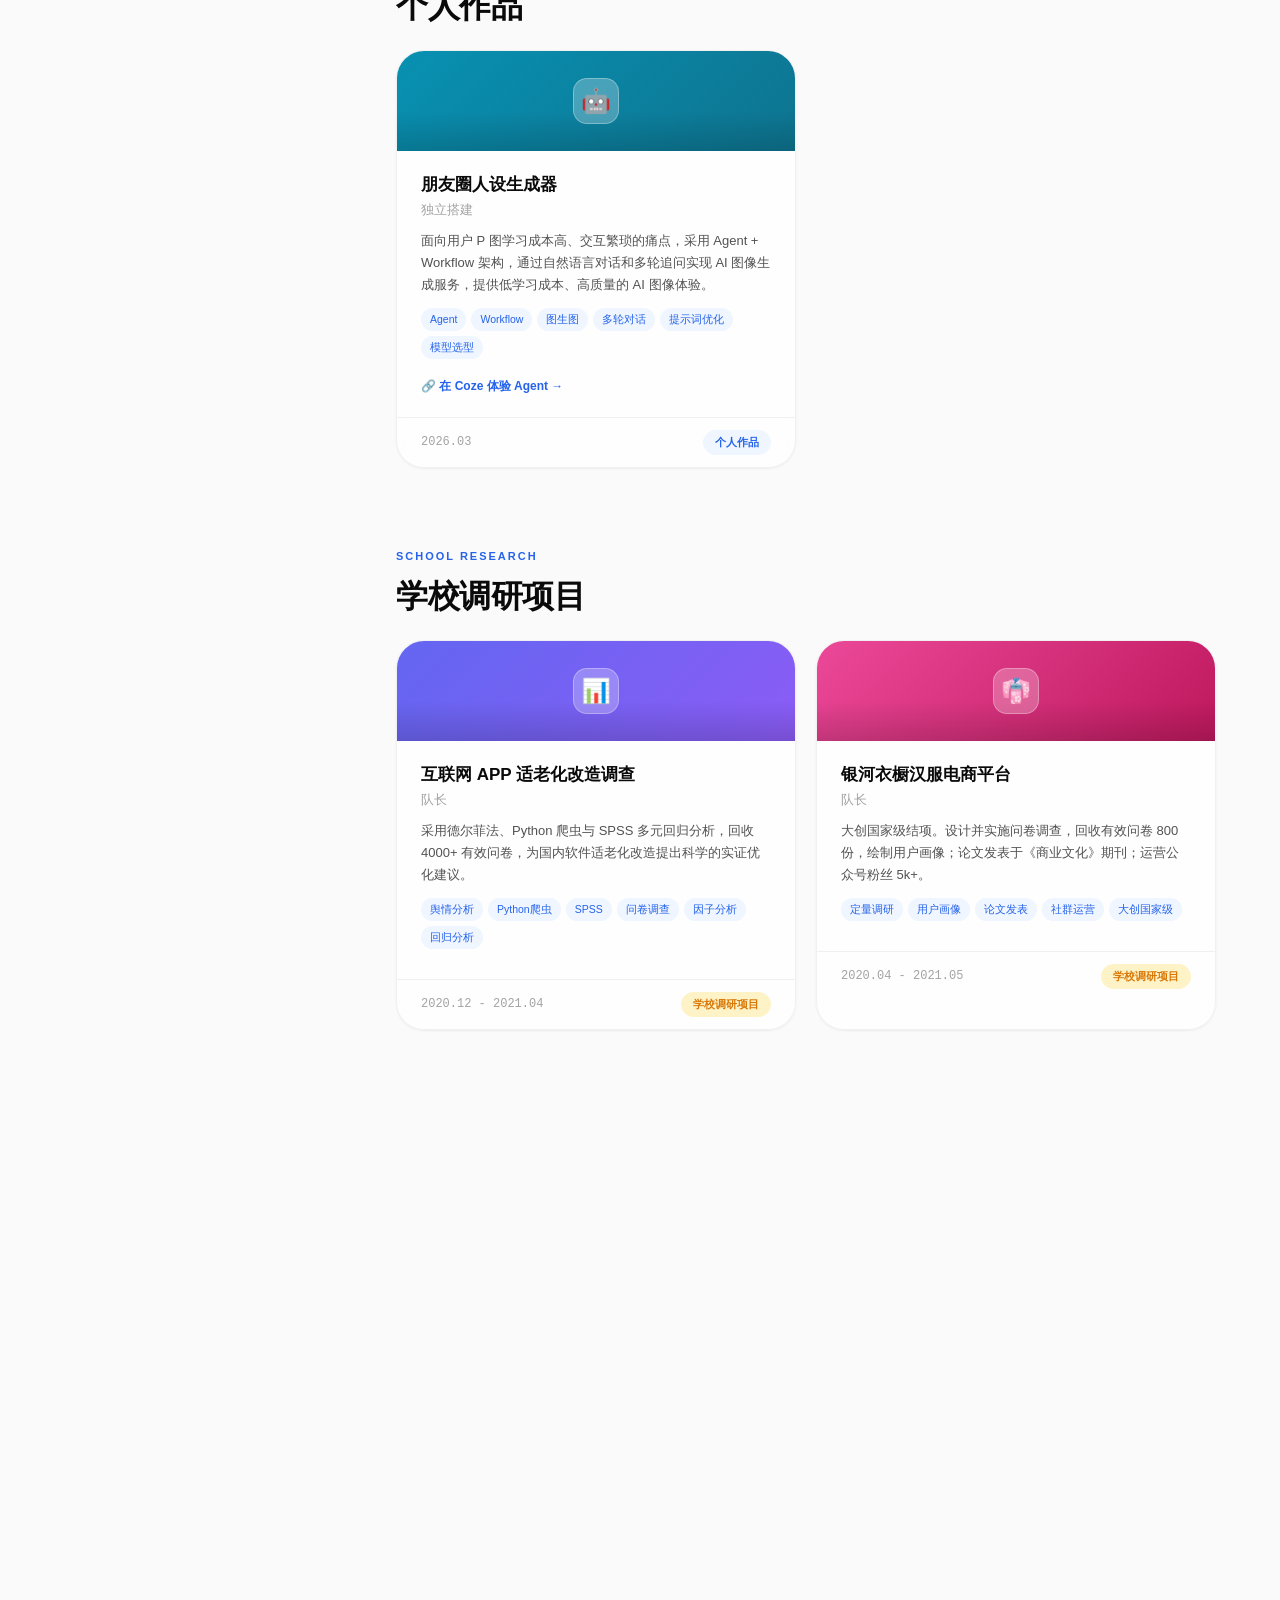
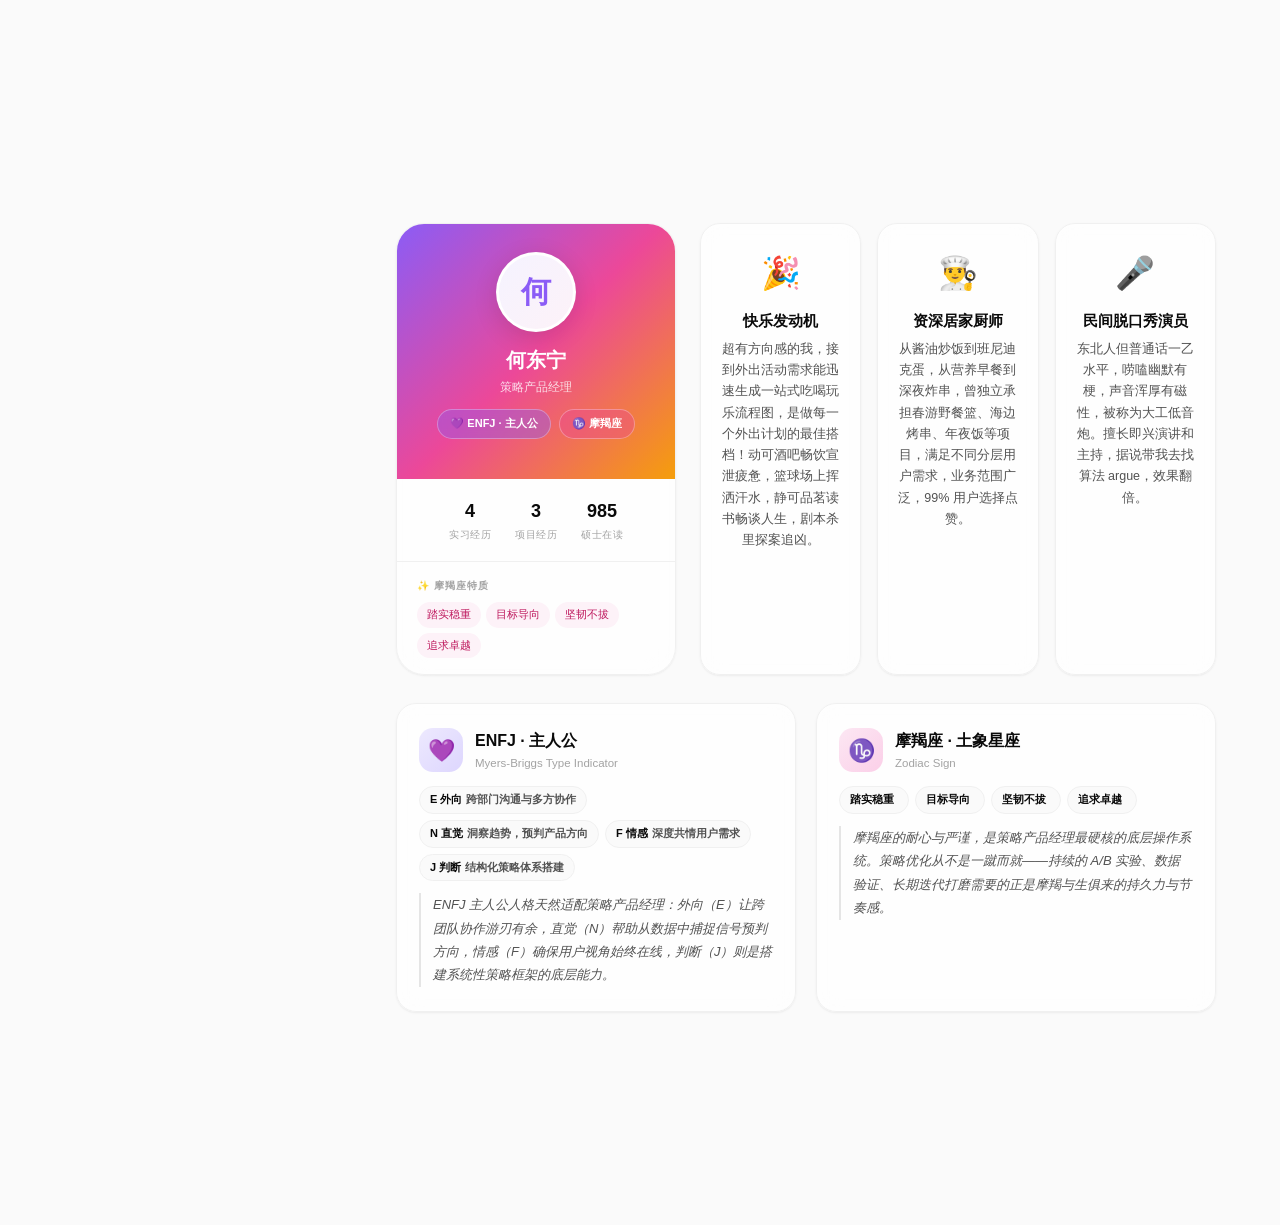
==== commit b45198b9: "research to skill stack with biz/tech/collab perspectives" ====
--- a/index.html
+++ b/index.html
@@ -47,6 +47,9 @@
           </a>
           <a href="#portfolio" class="sb-nav-link" data-section="portfolio">
             <span class="sb-nav-dot"></span>Portfolio
+          </a>
+          <a href="#skills" class="sb-nav-link" data-section="skills">
+            <span class="sb-nav-dot"></span>Skills
           </a>
           <a href="#school" class="sb-nav-link" data-section="school">
             <span class="sb-nav-dot"></span>Research
@@ -104,11 +107,12 @@
         <div class="cards-grid reveal-stagger" id="schoolGridV2"></div>
       </section>
 
-      <!-- Research Interests -->
-      <section class="sec-block" id="interests">
-        <div class="sec-label reveal">Focus Areas</div>
-        <h3 class="sec-heading reveal">研究方向</h3>
-        <div class="interests-row reveal-stagger" id="interestsRow"></div>
+      <!-- Skill Stack -->
+      <section class="sec-block" id="skills">
+        <div class="sec-label reveal">Capabilities</div>
+        <h3 class="sec-heading reveal">个人能力栈</h3>
+        <p class="sec-desc reveal">从实习与科研经历中抽象的核心能力</p>
+        <div class="skills-grid reveal-stagger" id="skillsGrid"></div>
       </section>
 
       <!-- Personality -->
@@ -142,6 +146,7 @@
     <a href="#intro" class="mh-link">Home</a>
     <a href="#internships" class="mh-link">Experience</a>
     <a href="#portfolio" class="mh-link">Portfolio</a>
+    <a href="#skills" class="mh-link">Skills</a>
     <a href="#school" class="mh-link">Research</a>
     <a href="#personality" class="mh-link">About Me</a>
   </div>
--- a/css/style.css
+++ b/css/style.css
@@ -306,26 +306,35 @@
 .c-card-badge.school{background:var(--acc-l);color:var(--acc)}
 
 /* ============================================
-   INTERESTS ROW
-   ============================================ */
-.interests-row{display:grid;grid-template-columns:repeat(3,1fr);gap:16px;margin-top:16px}
-.int-card{
-  background:rgba(255,255,255,.6);
-  backdrop-filter:blur(12px);-webkit-backdrop-filter:blur(12px);
-  border:1px solid var(--border-l);
-  border-radius:var(--r-lg);padding:28px 24px;text-align:center;
+   SKILL STACK
+   ============================================ */
+.skills-grid{display:grid;grid-template-columns:repeat(3,1fr);gap:20px;margin-top:16px}
+.sk-card{
+  background:rgba(255,255,255,.7);
+  backdrop-filter:blur(16px);-webkit-backdrop-filter:blur(16px);
+  border:1px solid var(--border-l);
+  border-radius:var(--r-xl);padding:28px 24px;
   transition:all .35s var(--ease);
   box-shadow:var(--shadow-card);
-}
-.int-card:hover{box-shadow:var(--shadow-elevated);transform:translateY(-2px)}
-.int-icon{
-  width:50px;height:50px;border-radius:50%;
+  display:flex;flex-direction:column;gap:14px;
+}
+.sk-card:hover{box-shadow:var(--shadow-elevated);transform:translateY(-3px);border-color:rgba(37,99,235,.15)}
+.sk-card-hd{display:flex;align-items:center;gap:14px}
+.sk-icon{
+  width:48px;height:48px;border-radius:var(--r-md);
   background:var(--p-50);color:var(--p);
   display:flex;align-items:center;justify-content:center;
-  font-size:22px;margin:0 auto 14px;
-}
-.int-card h4{font-size:16px;font-weight:700;color:var(--h);margin-bottom:6px}
-.int-card p{font-size:13px;color:var(--m);line-height:1.6}
+  font-size:22px;flex-shrink:0;
+}
+.sk-title{font-size:17px;font-weight:700;color:var(--h);line-height:1.2}
+.sk-sub{font-size:11.5px;color:var(--m);margin-top:2px;text-transform:uppercase;letter-spacing:.5px}
+.sk-desc{font-size:13.5px;color:var(--b);line-height:1.8}
+.sk-tags{display:flex;flex-wrap:wrap;gap:6px}
+.sk-tag{
+  font-size:11px;padding:4px 12px;border-radius:var(--r-full);
+  background:var(--p-50);color:var(--p);font-weight:600;
+  border:1px solid var(--p-l);
+}
 
 /* ============================================
    PERSONALITY V2
@@ -525,7 +534,7 @@
   .sec-heading{font-size:26px}
   .intro-heading{font-size:38px}
   .cards-grid{grid-template-columns:1fr}
-  .interests-row{grid-template-columns:repeat(2,1fr)}
+  .skills-grid{grid-template-columns:repeat(2,1fr)}
   .pv2-top{grid-template-columns:1fr}
   .pv2-cards{grid-template-columns:repeat(2,1fr)}
   .pv2-bottom{grid-template-columns:1fr}
@@ -537,7 +546,7 @@
   .intro-heading{font-size:30px}
   .sec-heading{font-size:22px}
   .cards-grid{grid-template-columns:1fr}
-  .interests-row{grid-template-columns:1fr}
+  .skills-grid{grid-template-columns:1fr}
   .pv2-cards{grid-template-columns:1fr}
   .tl-card-header{flex-direction:column}
   .tl-card-left{gap:10px}
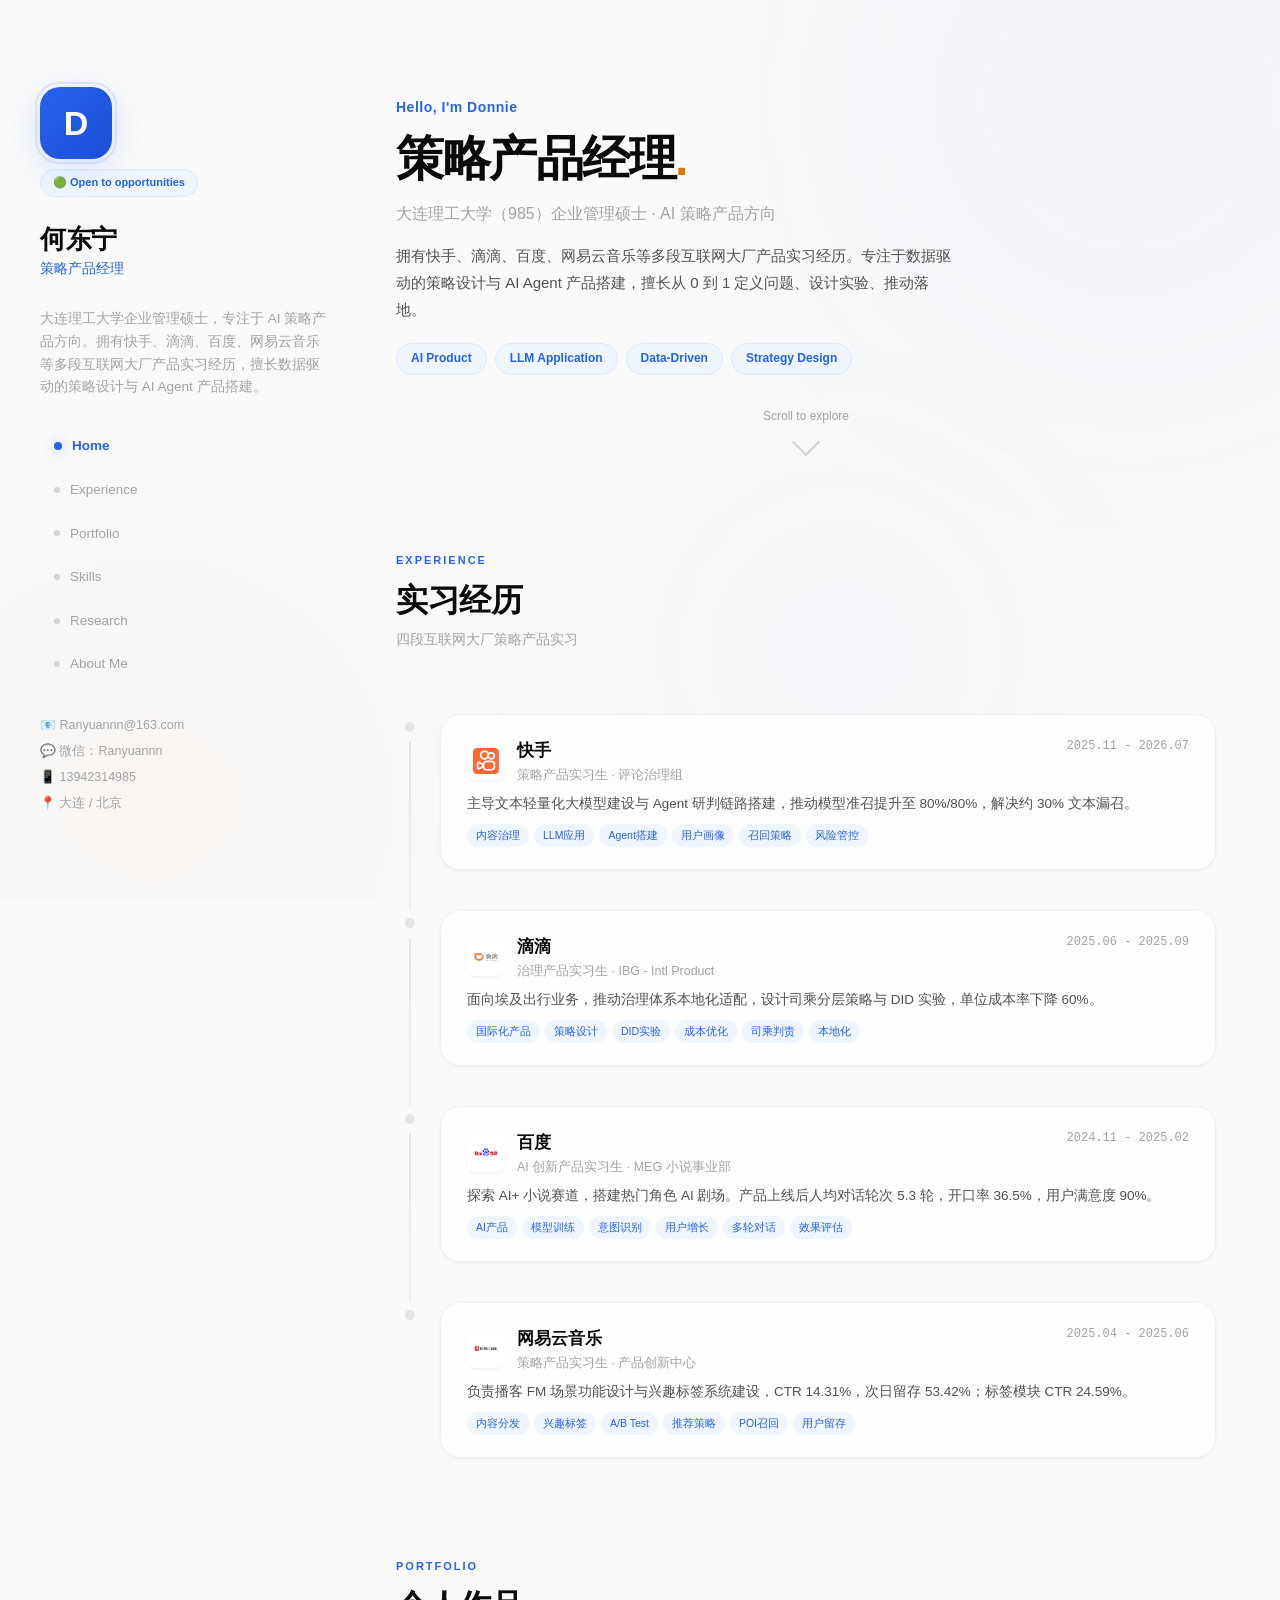
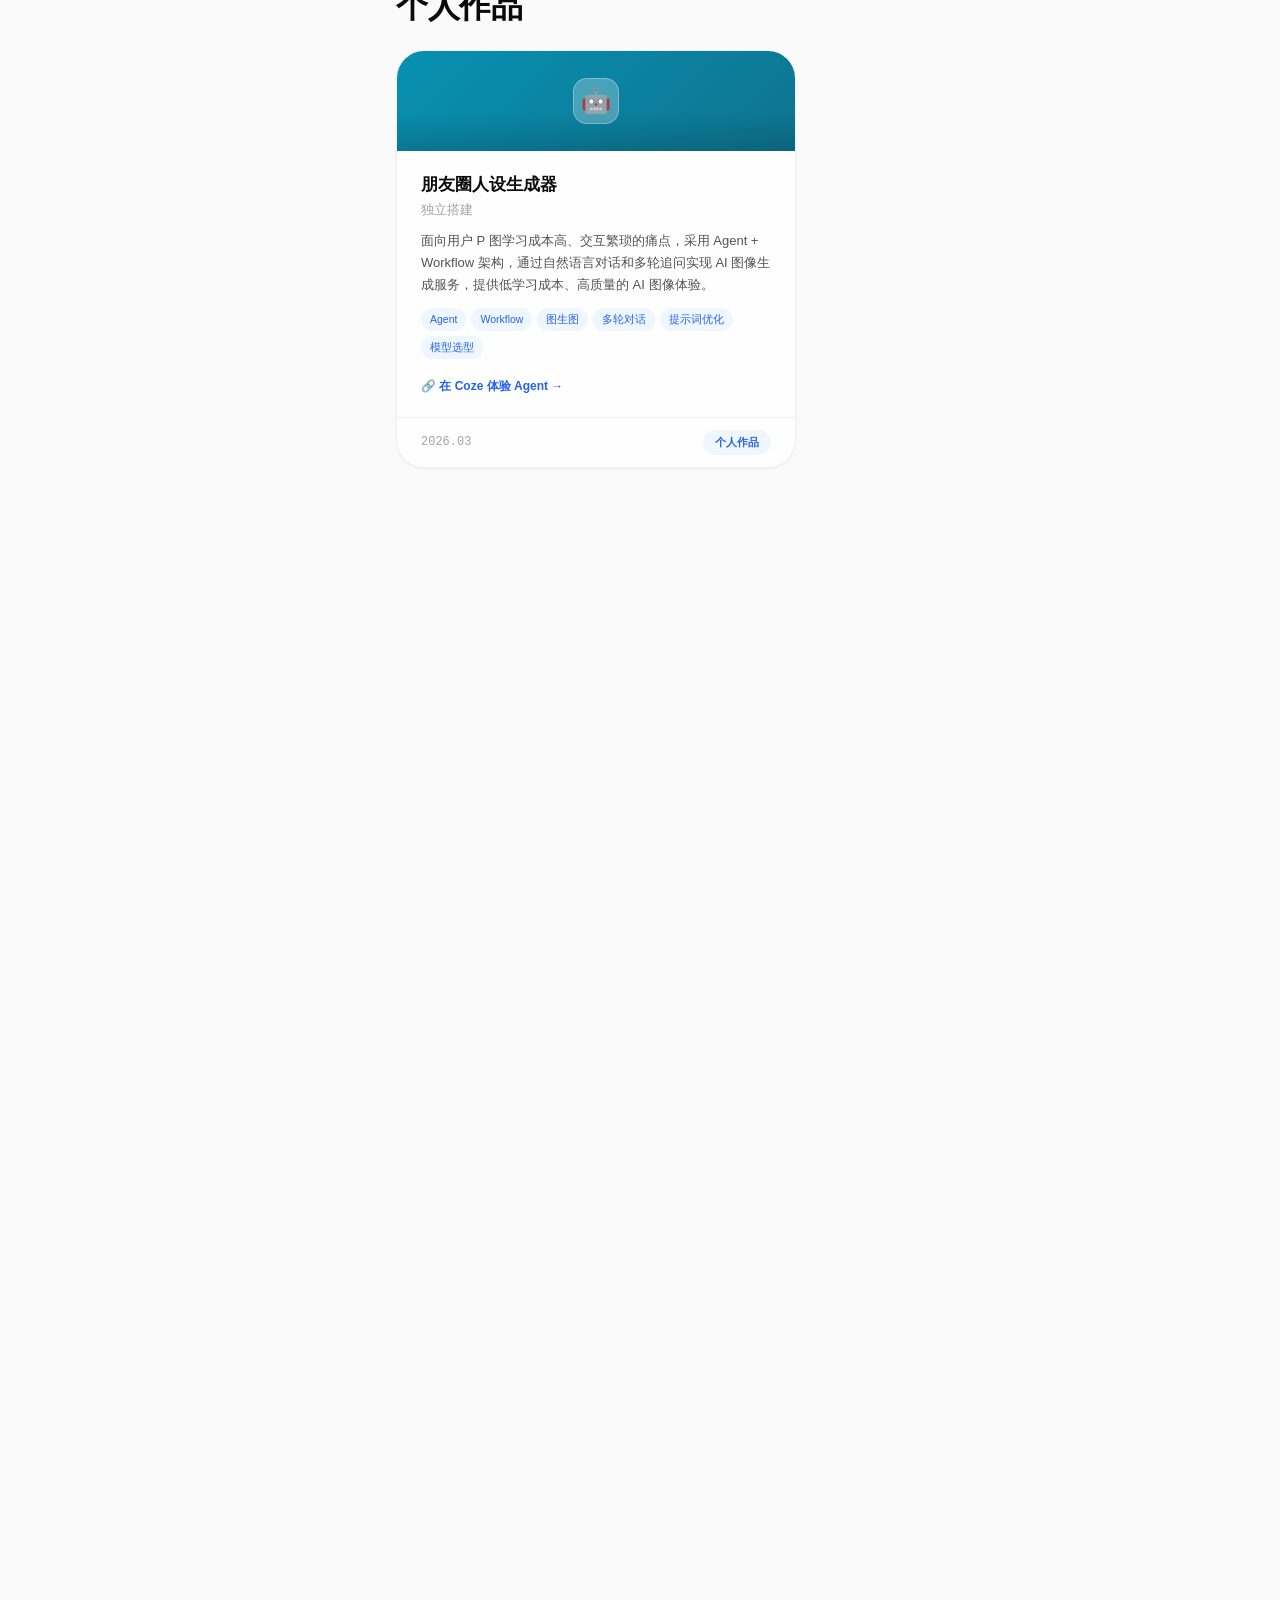
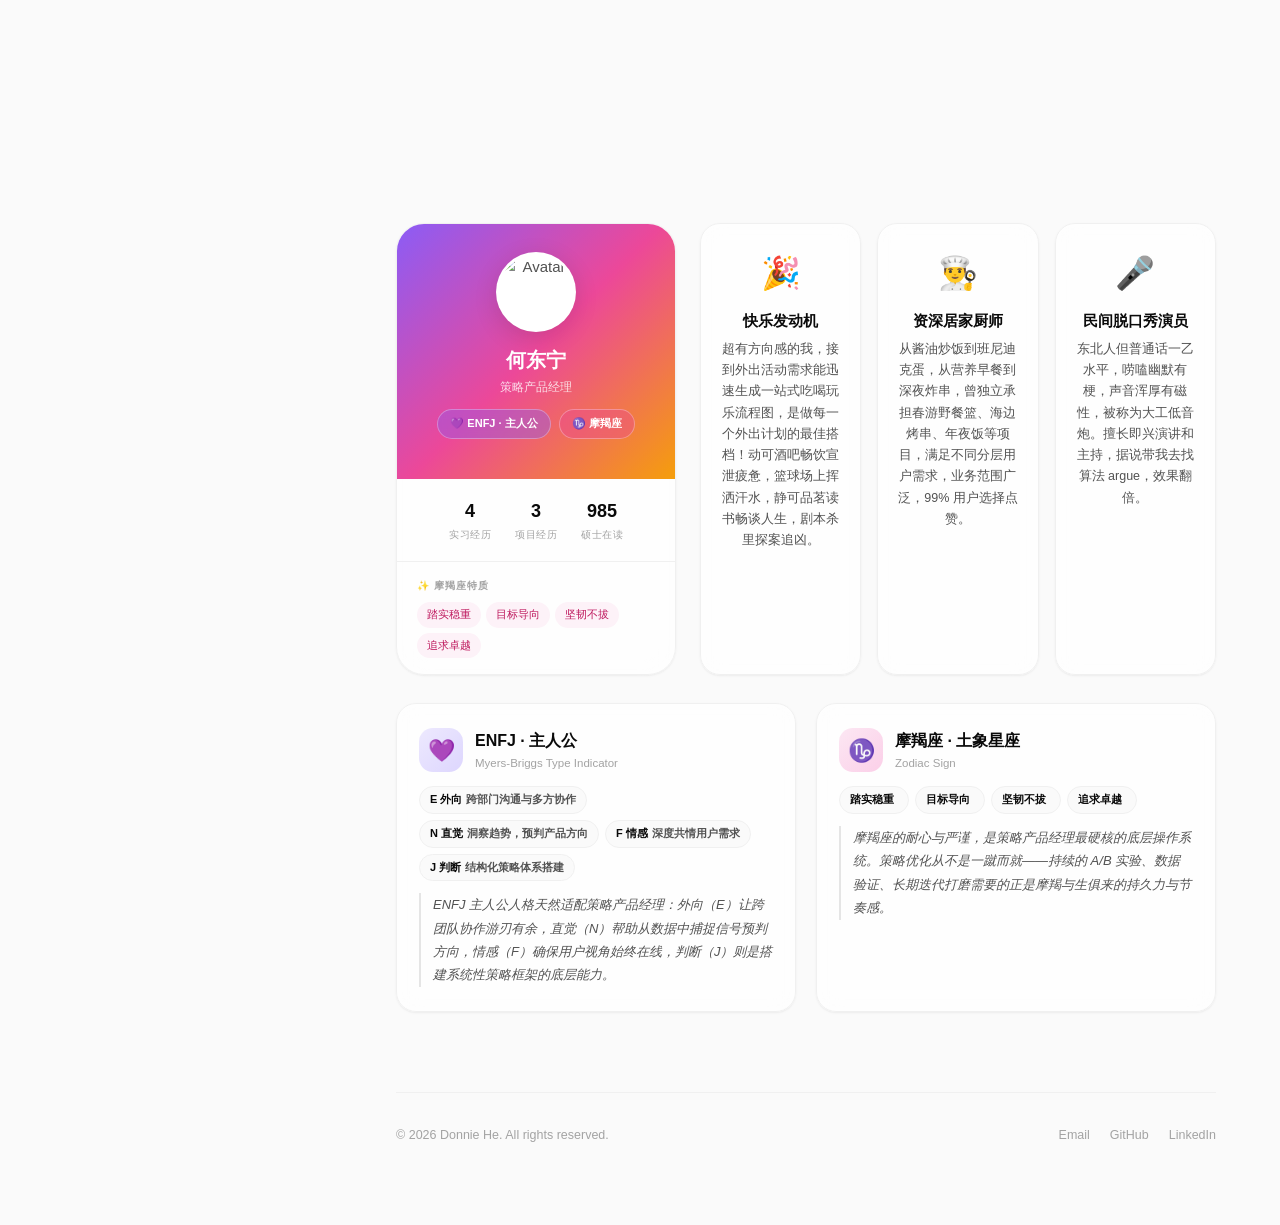
==== commit cae3d095: "replace sidebar avatar with professional monogram" ====
--- a/index.html
+++ b/index.html
@@ -23,9 +23,10 @@
     <!-- ====== Left Sidebar (Desktop Sticky) ====== -->
     <aside class="sidebar" id="sidebar">
       <div class="sidebar-inner">
-        <!-- Avatar -->
-        <div class="sb-avatar-wrap" id="sbAvatarWrap">
-          <div class="sb-avatar" id="sbAvatar">何</div>
+        <!-- Monogram -->
+        <div class="sb-mono-wrap">
+          <div class="sb-mono" id="sbInitial">D</div>
+          <div class="sb-status">🟢 Open to opportunities</div>
         </div>
 
         <!-- Identity -->
--- a/css/style.css
+++ b/css/style.css
@@ -71,22 +71,27 @@
   display:flex;flex-direction:column;gap:28px;
 }
 
-/* Avatar */
-.sb-avatar-wrap{position:relative}
-.sb-avatar{
-  width:88px;height:88px;border-radius:50%;
-  background:linear-gradient(135deg,#3B82F6,#1D4ED8);
+/* Monogram */
+.sb-mono-wrap{display:flex;flex-direction:column;align-items:flex-start;gap:10px}
+.sb-mono{
+  width:72px;height:72px;border-radius:20px;
+  background:linear-gradient(135deg,#2563EB,#1D4ED8);
   display:flex;align-items:center;justify-content:center;
-  font-size:36px;font-weight:700;color:#fff;letter-spacing:0;
-  box-shadow:0 8px 32px rgba(37,99,235,.15);
+  font-size:34px;font-weight:800;color:#fff;
+  box-shadow:0 8px 32px rgba(37,99,235,.18);
   transition:all .4s var(--ease);
-}
-.sb-avatar img{width:100%;height:100%;border-radius:50%;object-fit:cover}
-.sb-avatar-wrap:hover .sb-avatar{transform:scale(1.05);box-shadow:0 12px 40px rgba(37,99,235,.25)}
-.sb-avatar-wrap::after{
-  content:'';position:absolute;inset:-6px;border-radius:50%;
+  position:relative;
+}
+.sb-mono::after{
+  content:'';position:absolute;inset:-5px;border-radius:24px;
   border:2px solid rgba(37,99,235,.12);
   animation:avatarPulse 3s ease-in-out infinite;
+}
+.sb-mono:hover{transform:scale(1.05);box-shadow:0 12px 40px rgba(37,99,235,.28)}
+.sb-status{
+  font-size:11px;font-weight:600;color:var(--p);
+  background:var(--p-50);padding:4px 12px;border-radius:var(--r-full);
+  border:1px solid var(--p-l);
 }
 @keyframes avatarPulse{
   0%,100%{transform:scale(1);opacity:.5}
@@ -235,6 +240,13 @@
   transition:transform .35s var(--ease);
 }
 .tl-card:hover .tl-logo{transform:scale(1.1)}
+.tl-logo-img{
+  width:38px;height:38px;border-radius:var(--r-sm);object-fit:contain;
+  background:#fff;padding:6px;flex-shrink:0;
+  transition:transform .35s var(--ease);
+  box-shadow:0 1px 3px rgba(0,0,0,.06);
+}
+.tl-card:hover .tl-logo-img{transform:scale(1.1)}
 .tl-company{font-size:17px;font-weight:700;color:var(--h)}
 .tl-role{font-size:12.5px;color:var(--m);display:block;margin-top:1px}
 .tl-date{font-size:12px;color:var(--m);font-family:"SF Mono","Fira Code",Consolas,monospace;white-space:nowrap}
@@ -281,6 +293,13 @@
   transition:transform .4s var(--ease-spring);
 }
 .c-card:hover .c-card-logo{transform:scale(1.15)}
+.c-card-logo-img{
+  width:52px;height:52px;border-radius:var(--r-md);object-fit:contain;
+  background:#fff;padding:10px;position:relative;z-index:1;
+  transition:transform .4s var(--ease-spring);
+  box-shadow:0 2px 8px rgba(0,0,0,.08);
+}
+.c-card:hover .c-card-logo-img{transform:scale(1.15)}
 .c-card-body{padding:20px 24px}
 .c-card-name{font-size:17px;font-weight:700;color:var(--h);margin-bottom:2px}
 .c-card-role{font-size:12.5px;color:var(--m);margin-bottom:10px}
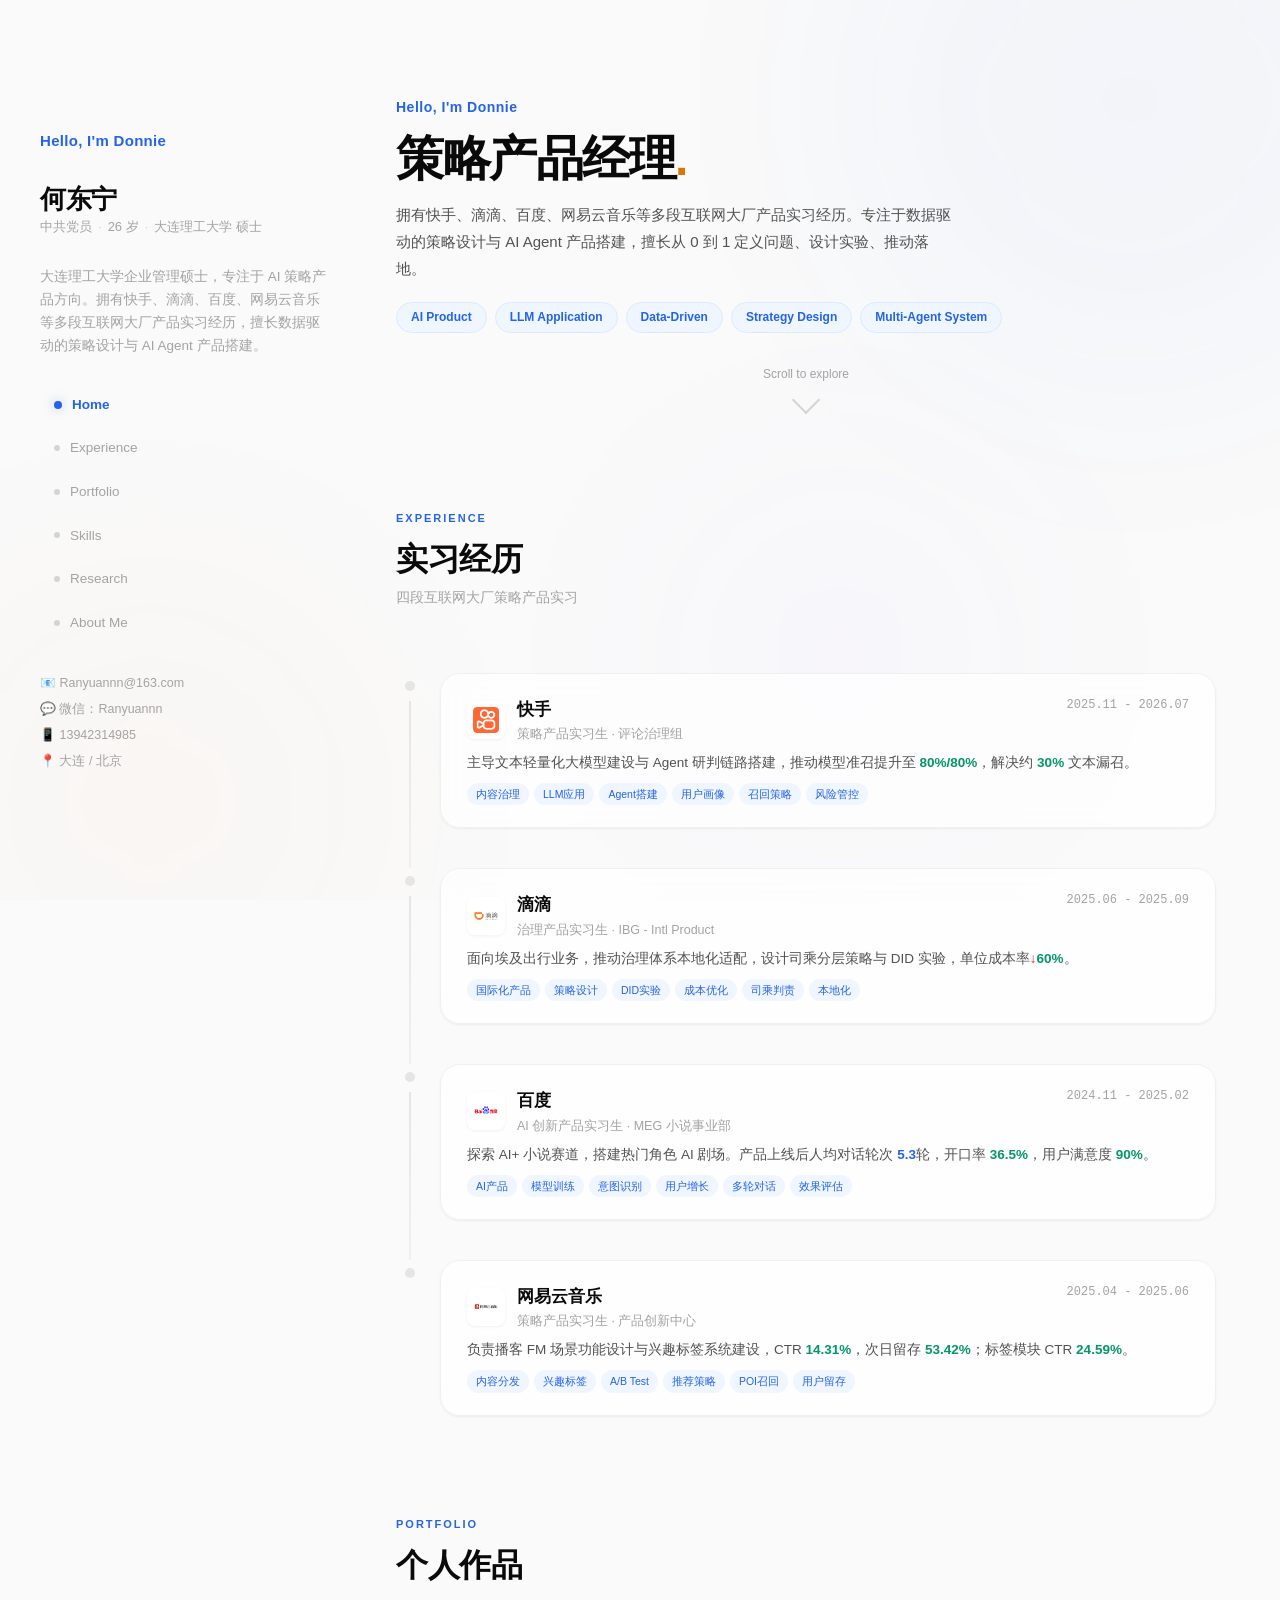
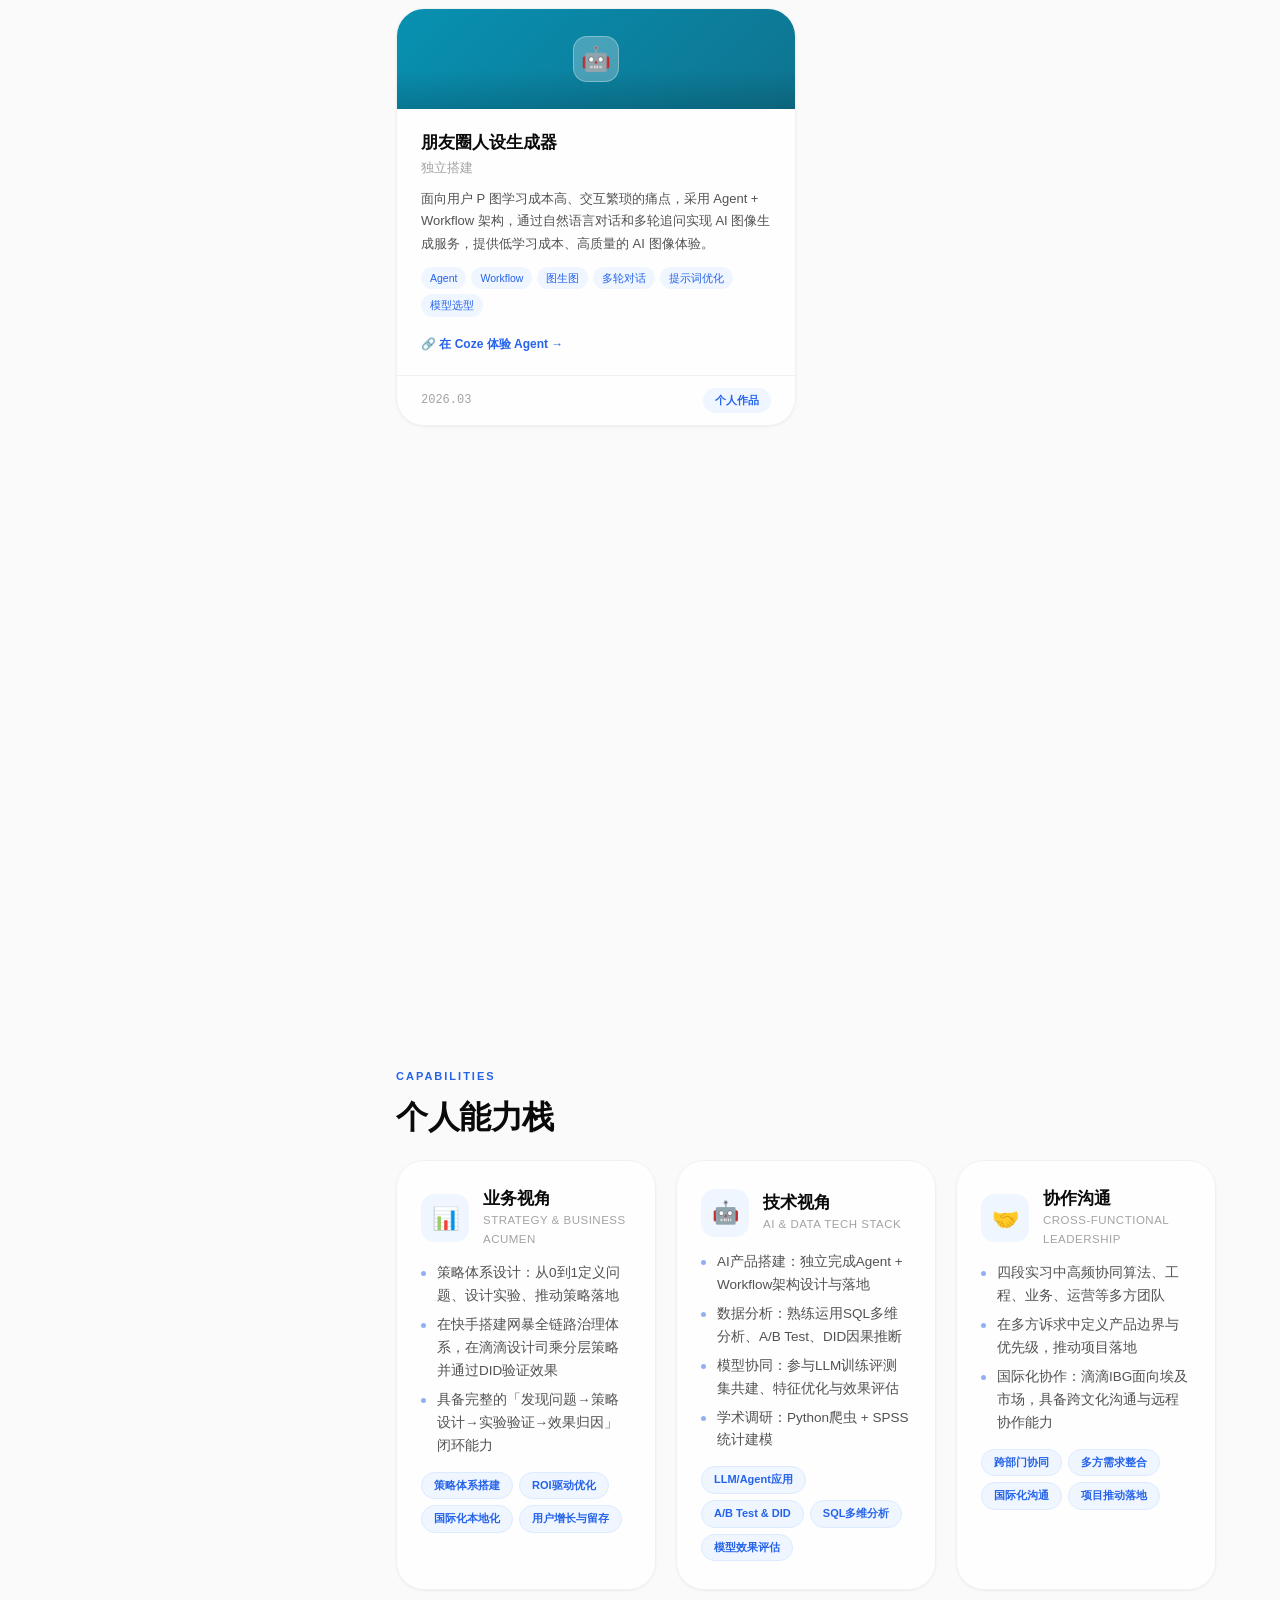
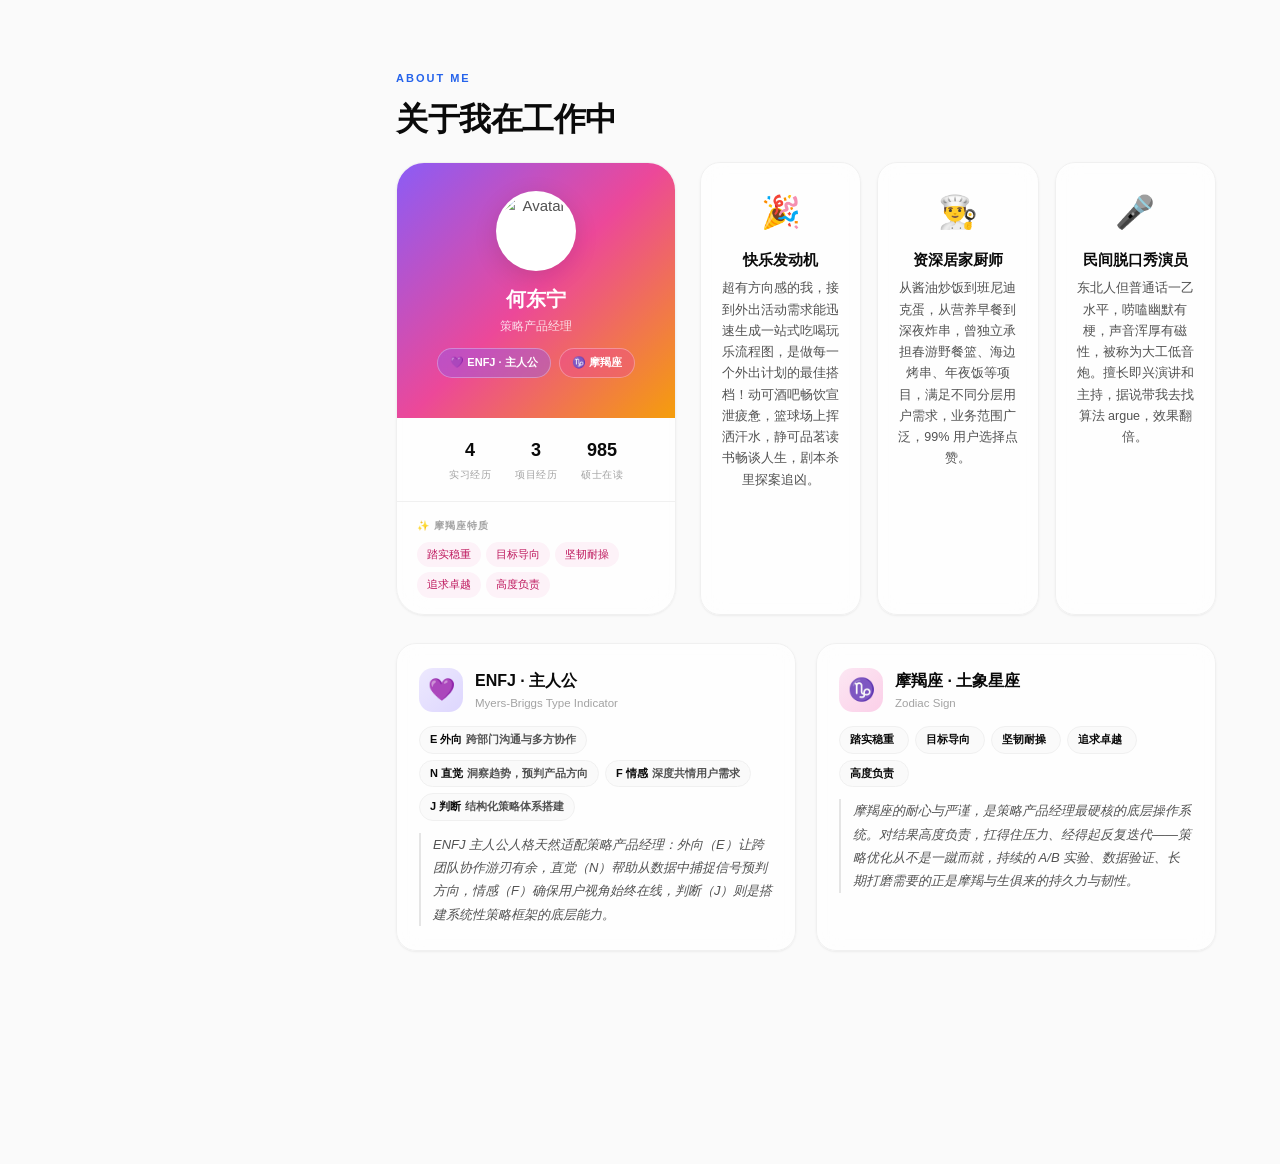
==== commit 20d40e45: "polish: simpler highlights, sidebar info, skill bullets, zodiac update" ====
--- a/index.html
+++ b/index.html
@@ -23,11 +23,8 @@
     <!-- ====== Left Sidebar (Desktop Sticky) ====== -->
     <aside class="sidebar" id="sidebar">
       <div class="sidebar-inner">
-        <!-- Monogram -->
-        <div class="sb-mono-wrap">
-          <div class="sb-mono" id="sbInitial">D</div>
-          <div class="sb-status">🟢 Open to opportunities</div>
-        </div>
+        <!-- Greeting -->
+        <p class="sb-hello">Hello, I'm Donnie</p>
 
         <!-- Identity -->
         <div class="sb-identity">
@@ -72,13 +69,14 @@
       <section class="sec-intro reveal" id="intro">
         <p class="intro-overline">Hello, I'm Donnie</p>
         <h2 class="intro-heading">策略产品经理<span class="intro-dot">.</span></h2>
-        <p class="intro-sub">大连理工大学（985）企业管理硕士 · AI 策略产品方向</p>
+
         <p class="intro-desc">拥有快手、滴滴、百度、网易云音乐等多段互联网大厂产品实习经历。专注于数据驱动的策略设计与 AI Agent 产品搭建，擅长从 0 到 1 定义问题、设计实验、推动落地。</p>
         <div class="intro-tags">
           <span class="intro-tag">AI Product</span>
           <span class="intro-tag">LLM Application</span>
           <span class="intro-tag">Data-Driven</span>
           <span class="intro-tag">Strategy Design</span>
+          <span class="intro-tag">Multi-Agent System</span>
         </div>
         <div class="intro-scroll-hint">
           <span>Scroll to explore</span>
@@ -112,14 +110,13 @@
       <section class="sec-block" id="skills">
         <div class="sec-label reveal">Capabilities</div>
         <h3 class="sec-heading reveal">个人能力栈</h3>
-        <p class="sec-desc reveal">从实习与科研经历中抽象的核心能力</p>
         <div class="skills-grid reveal-stagger" id="skillsGrid"></div>
       </section>
 
       <!-- Personality -->
       <section class="sec-block" id="personality">
-        <div class="sec-label reveal">Behind the PM</div>
-        <h3 class="sec-heading reveal">The Person Behind the PM</h3>
+        <div class="sec-label reveal">About Me</div>
+        <h3 class="sec-heading reveal">关于我在工作中</h3>
         <div class="personality-v2" id="personalityV2"></div>
       </section>
 
--- a/css/style.css
+++ b/css/style.css
@@ -71,27 +71,10 @@
   display:flex;flex-direction:column;gap:28px;
 }
 
-/* Monogram */
-.sb-mono-wrap{display:flex;flex-direction:column;align-items:flex-start;gap:10px}
-.sb-mono{
-  width:72px;height:72px;border-radius:20px;
-  background:linear-gradient(135deg,#2563EB,#1D4ED8);
-  display:flex;align-items:center;justify-content:center;
-  font-size:34px;font-weight:800;color:#fff;
-  box-shadow:0 8px 32px rgba(37,99,235,.18);
-  transition:all .4s var(--ease);
-  position:relative;
-}
-.sb-mono::after{
-  content:'';position:absolute;inset:-5px;border-radius:24px;
-  border:2px solid rgba(37,99,235,.12);
-  animation:avatarPulse 3s ease-in-out infinite;
-}
-.sb-mono:hover{transform:scale(1.05);box-shadow:0 12px 40px rgba(37,99,235,.28)}
-.sb-status{
-  font-size:11px;font-weight:600;color:var(--p);
-  background:var(--p-50);padding:4px 12px;border-radius:var(--r-full);
-  border:1px solid var(--p-l);
+/* Greeting */
+.sb-hello{
+  font-size:15px;font-weight:600;color:var(--p);letter-spacing:.3px;
+  margin-bottom:4px;
 }
 @keyframes avatarPulse{
   0%,100%{transform:scale(1);opacity:.5}
@@ -100,7 +83,8 @@
 
 /* Identity */
 .sb-name{font-size:26px;font-weight:800;color:var(--h);letter-spacing:-.5px;line-height:1.1}
-.sb-title{font-size:14px;font-weight:500;color:var(--p);margin-top:4px}
+.sb-title{font-size:13px;font-weight:500;color:var(--m);margin-top:4px;display:flex;flex-wrap:wrap;gap:2px 6px}
+.sb-title-sep{color:var(--ml);font-weight:300}
 
 /* Bio */
 .sb-bio{font-size:13.5px;color:var(--m);line-height:1.7}
@@ -251,6 +235,13 @@
 .tl-role{font-size:12.5px;color:var(--m);display:block;margin-top:1px}
 .tl-date{font-size:12px;color:var(--m);font-family:"SF Mono","Fira Code",Consolas,monospace;white-space:nowrap}
 .tl-abstract{font-size:13.5px;color:var(--b);line-height:1.7;margin-bottom:8px}
+
+/* --- Metric Highlights --- */
+.hl-num{font-weight:700;color:var(--p)}
+.hl-num.up{color:#059669}
+.hl-num.ctr{color:#D97706}
+.hl-up{font-weight:700;color:#059669}
+.hl-down{font-weight:700;color:#DC2626}
 .tl-keywords{display:flex;flex-wrap:wrap;gap:5px}
 .tl-kw{
   font-size:10.5px;padding:3px 9px;border-radius:var(--r-full);
@@ -347,7 +338,14 @@
 }
 .sk-title{font-size:17px;font-weight:700;color:var(--h);line-height:1.2}
 .sk-sub{font-size:11.5px;color:var(--m);margin-top:2px;text-transform:uppercase;letter-spacing:.5px}
-.sk-desc{font-size:13.5px;color:var(--b);line-height:1.8}
+.sk-points{list-style:none;display:flex;flex-direction:column;gap:6px}
+.sk-points li{
+  font-size:13.5px;color:var(--b);line-height:1.7;padding-left:16px;position:relative;
+}
+.sk-points li::before{
+  content:'';position:absolute;left:0;top:9px;
+  width:5px;height:5px;border-radius:50%;background:var(--p);opacity:.5;
+}
 .sk-tags{display:flex;flex-wrap:wrap;gap:6px}
 .sk-tag{
   font-size:11px;padding:4px 12px;border-radius:var(--r-full);
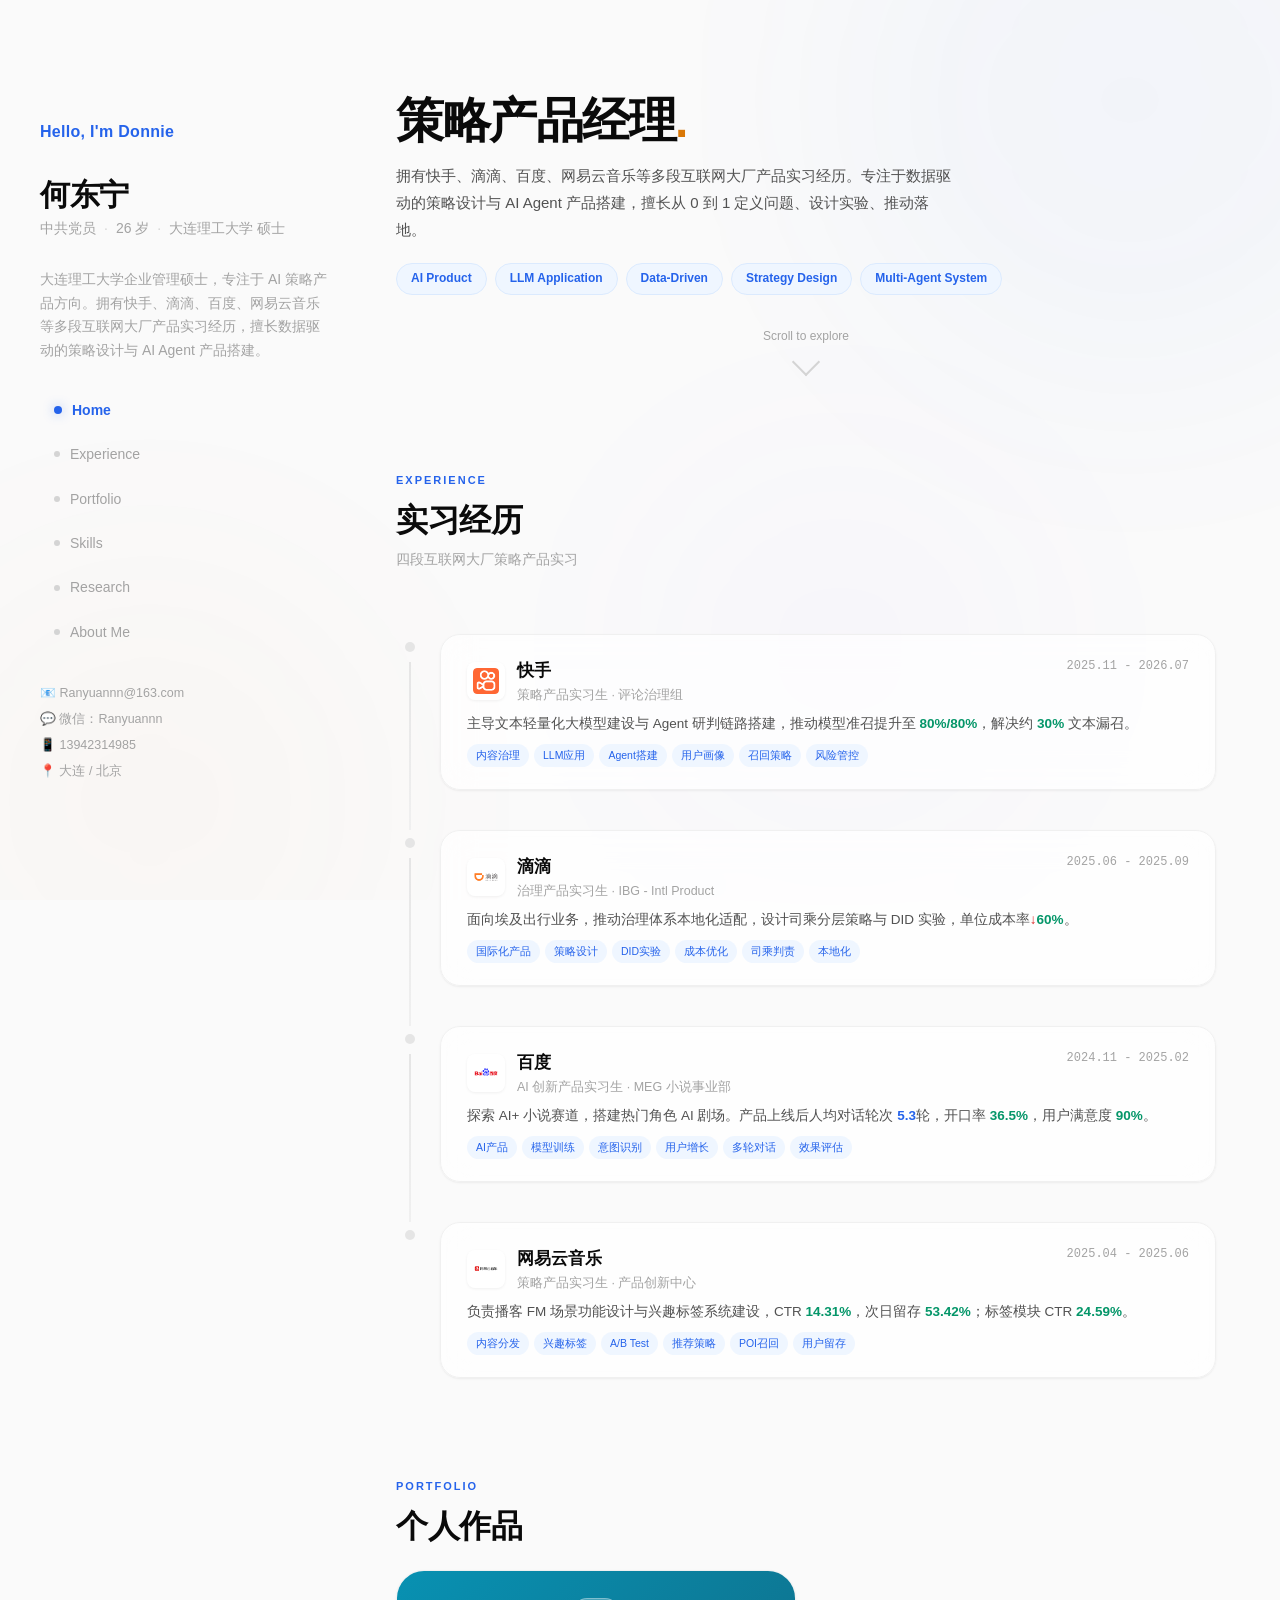
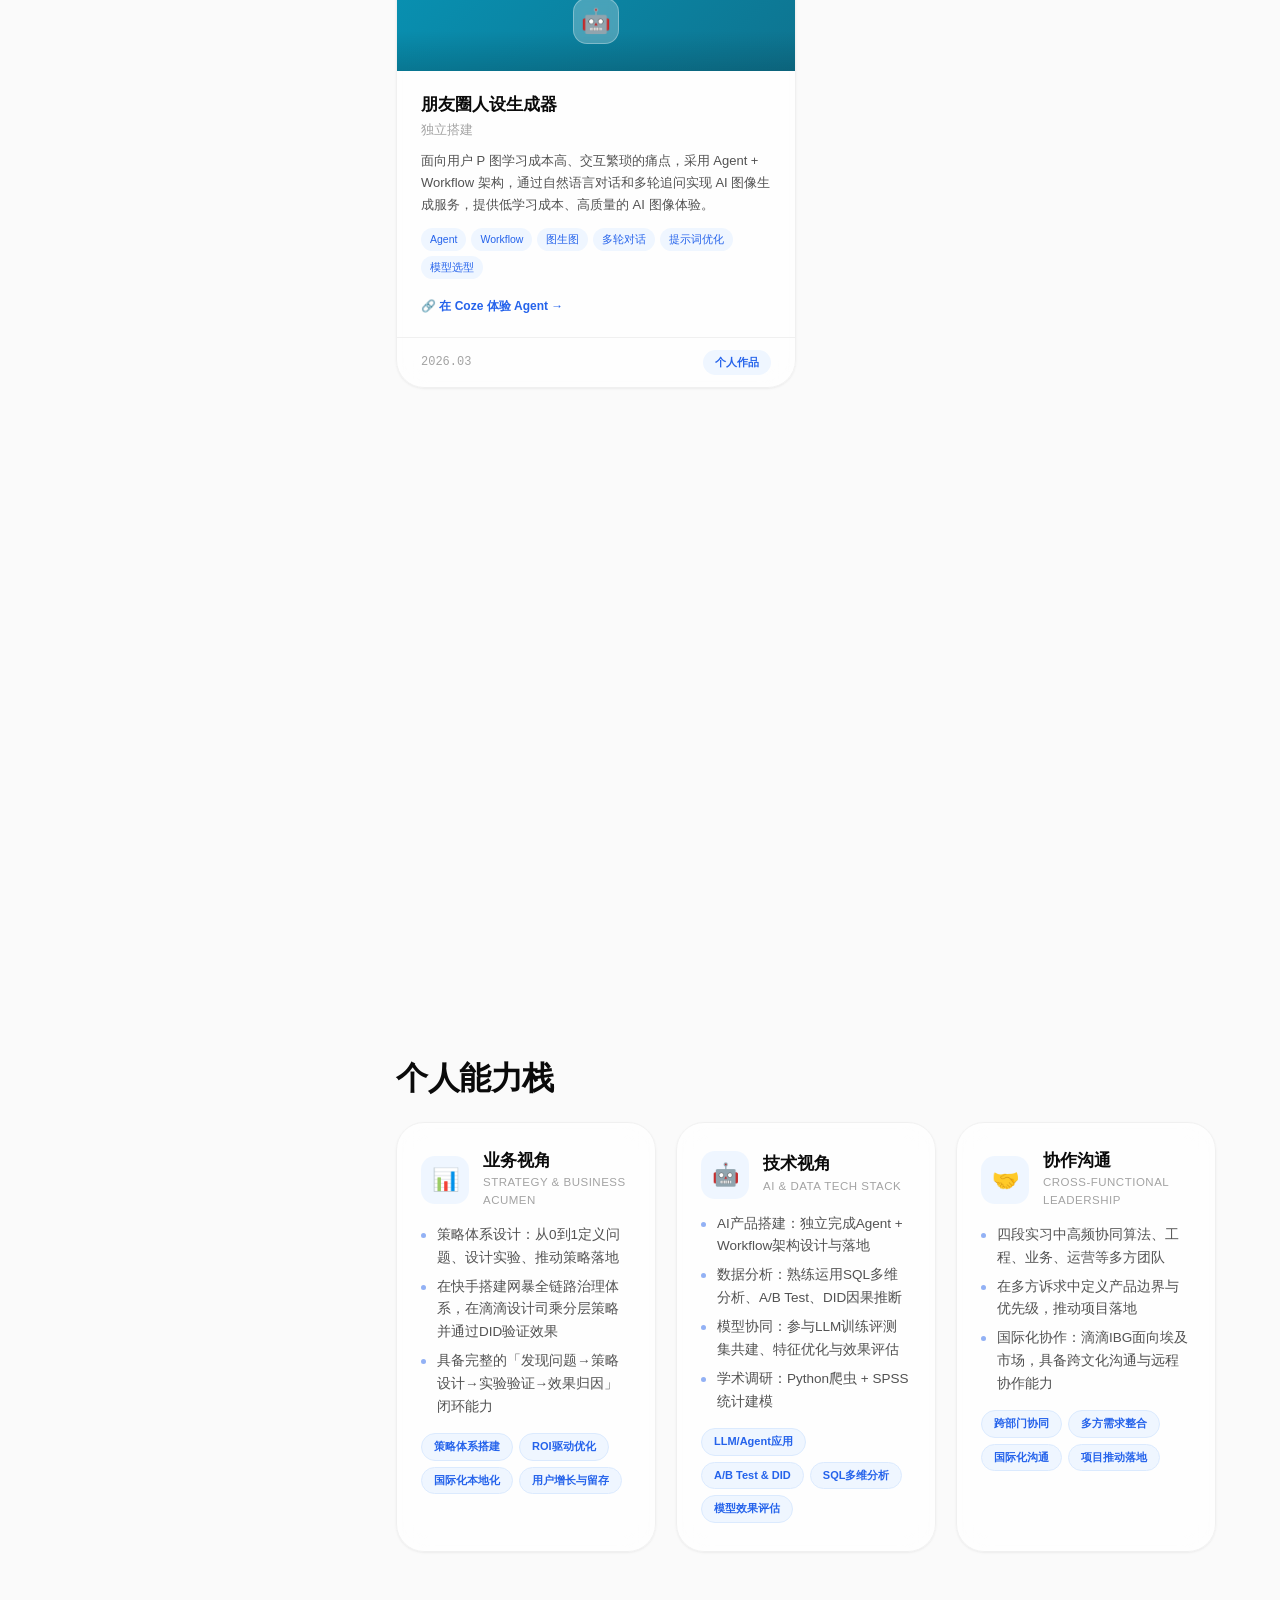
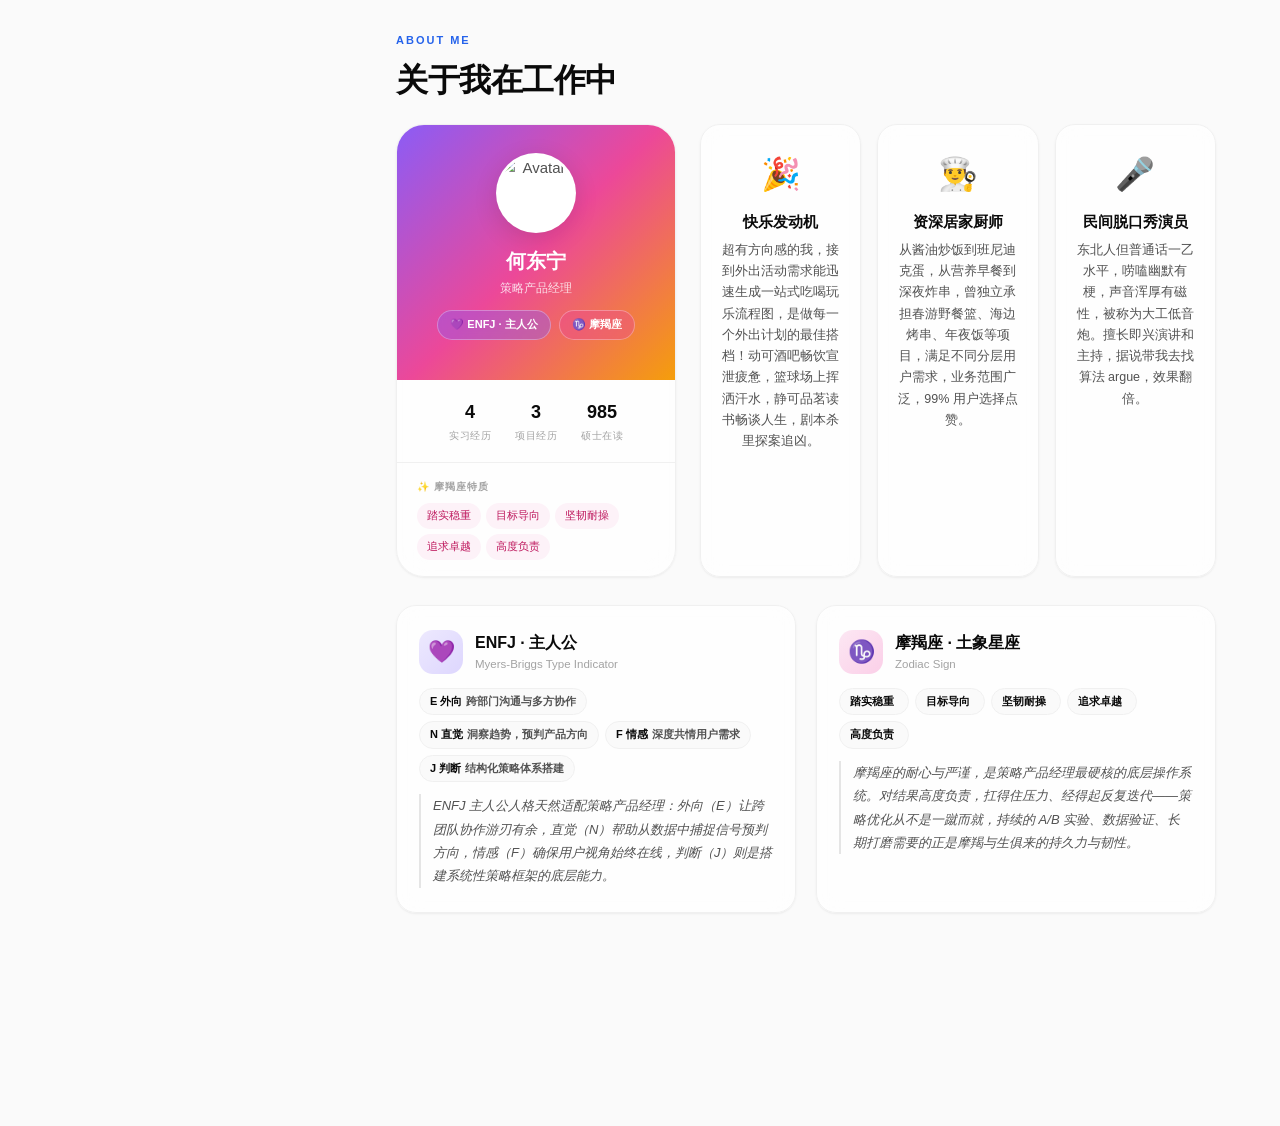
==== commit b0a4580b: "remove hero overline, increase sidebar font sizes" ====
--- a/index.html
+++ b/index.html
@@ -67,7 +67,7 @@
 
       <!-- Hero Intro -->
       <section class="sec-intro reveal" id="intro">
-        <p class="intro-overline">Hello, I'm Donnie</p>
+
         <h2 class="intro-heading">策略产品经理<span class="intro-dot">.</span></h2>
 
         <p class="intro-desc">拥有快手、滴滴、百度、网易云音乐等多段互联网大厂产品实习经历。专注于数据驱动的策略设计与 AI Agent 产品搭建，擅长从 0 到 1 定义问题、设计实验、推动落地。</p>
--- a/css/style.css
+++ b/css/style.css
@@ -73,8 +73,8 @@
 
 /* Greeting */
 .sb-hello{
-  font-size:15px;font-weight:600;color:var(--p);letter-spacing:.3px;
-  margin-bottom:4px;
+  font-size:16px;font-weight:600;color:var(--p);letter-spacing:.3px;
+  margin-bottom:6px;
 }
 @keyframes avatarPulse{
   0%,100%{transform:scale(1);opacity:.5}
@@ -82,19 +82,19 @@
 }
 
 /* Identity */
-.sb-name{font-size:26px;font-weight:800;color:var(--h);letter-spacing:-.5px;line-height:1.1}
-.sb-title{font-size:13px;font-weight:500;color:var(--m);margin-top:4px;display:flex;flex-wrap:wrap;gap:2px 6px}
+.sb-name{font-size:30px;font-weight:800;color:var(--h);letter-spacing:-.5px;line-height:1.1}
+.sb-title{font-size:14px;font-weight:500;color:var(--m);margin-top:6px;display:flex;flex-wrap:wrap;gap:2px 8px}
 .sb-title-sep{color:var(--ml);font-weight:300}
 
 /* Bio */
-.sb-bio{font-size:13.5px;color:var(--m);line-height:1.7}
+.sb-bio{font-size:14px;color:var(--m);line-height:1.7}
 
 /* Nav */
 .sb-nav{display:flex;flex-direction:column;gap:6px}
 .sb-nav-link{
   display:flex;align-items:center;gap:10px;
   padding:8px 14px;border-radius:var(--r-full);
-  font-size:13.5px;font-weight:500;color:var(--m);
+  font-size:14px;font-weight:500;color:var(--m);
   transition:all .25s var(--ease);
   position:relative;
 }
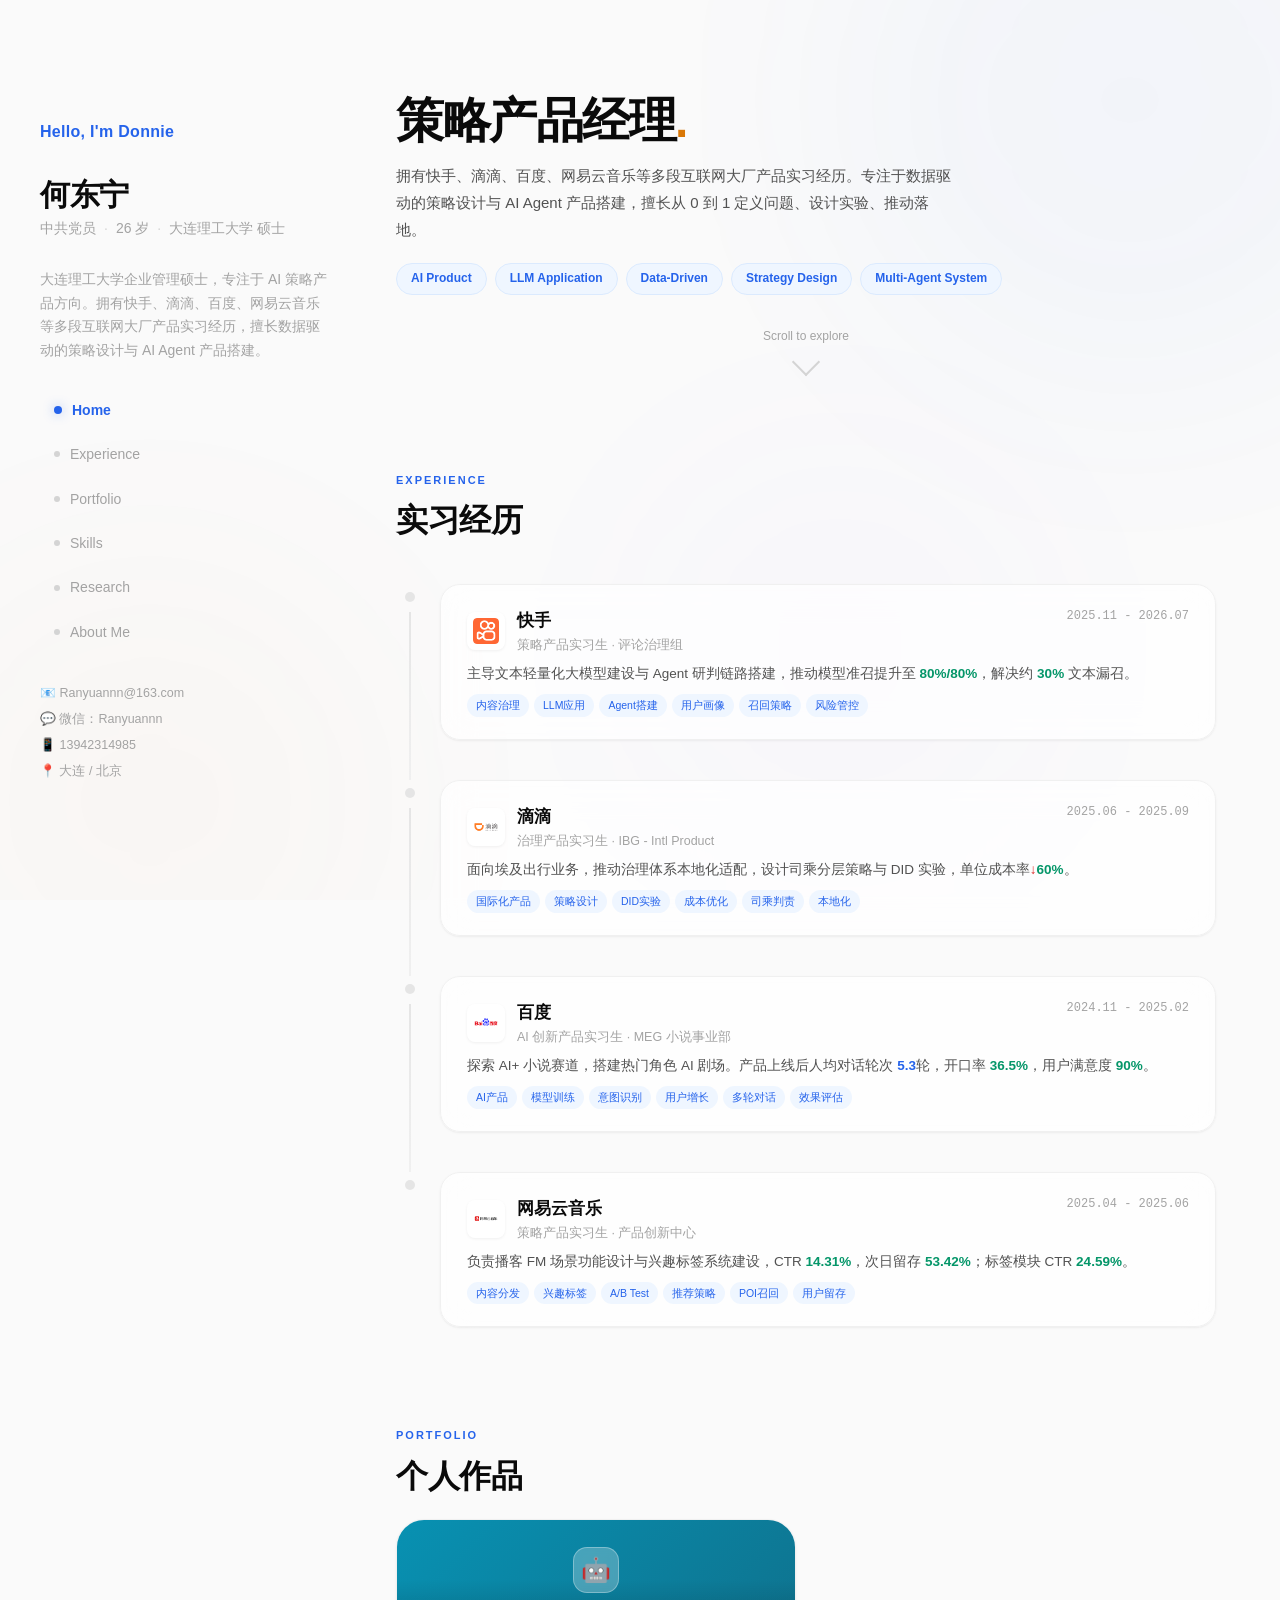
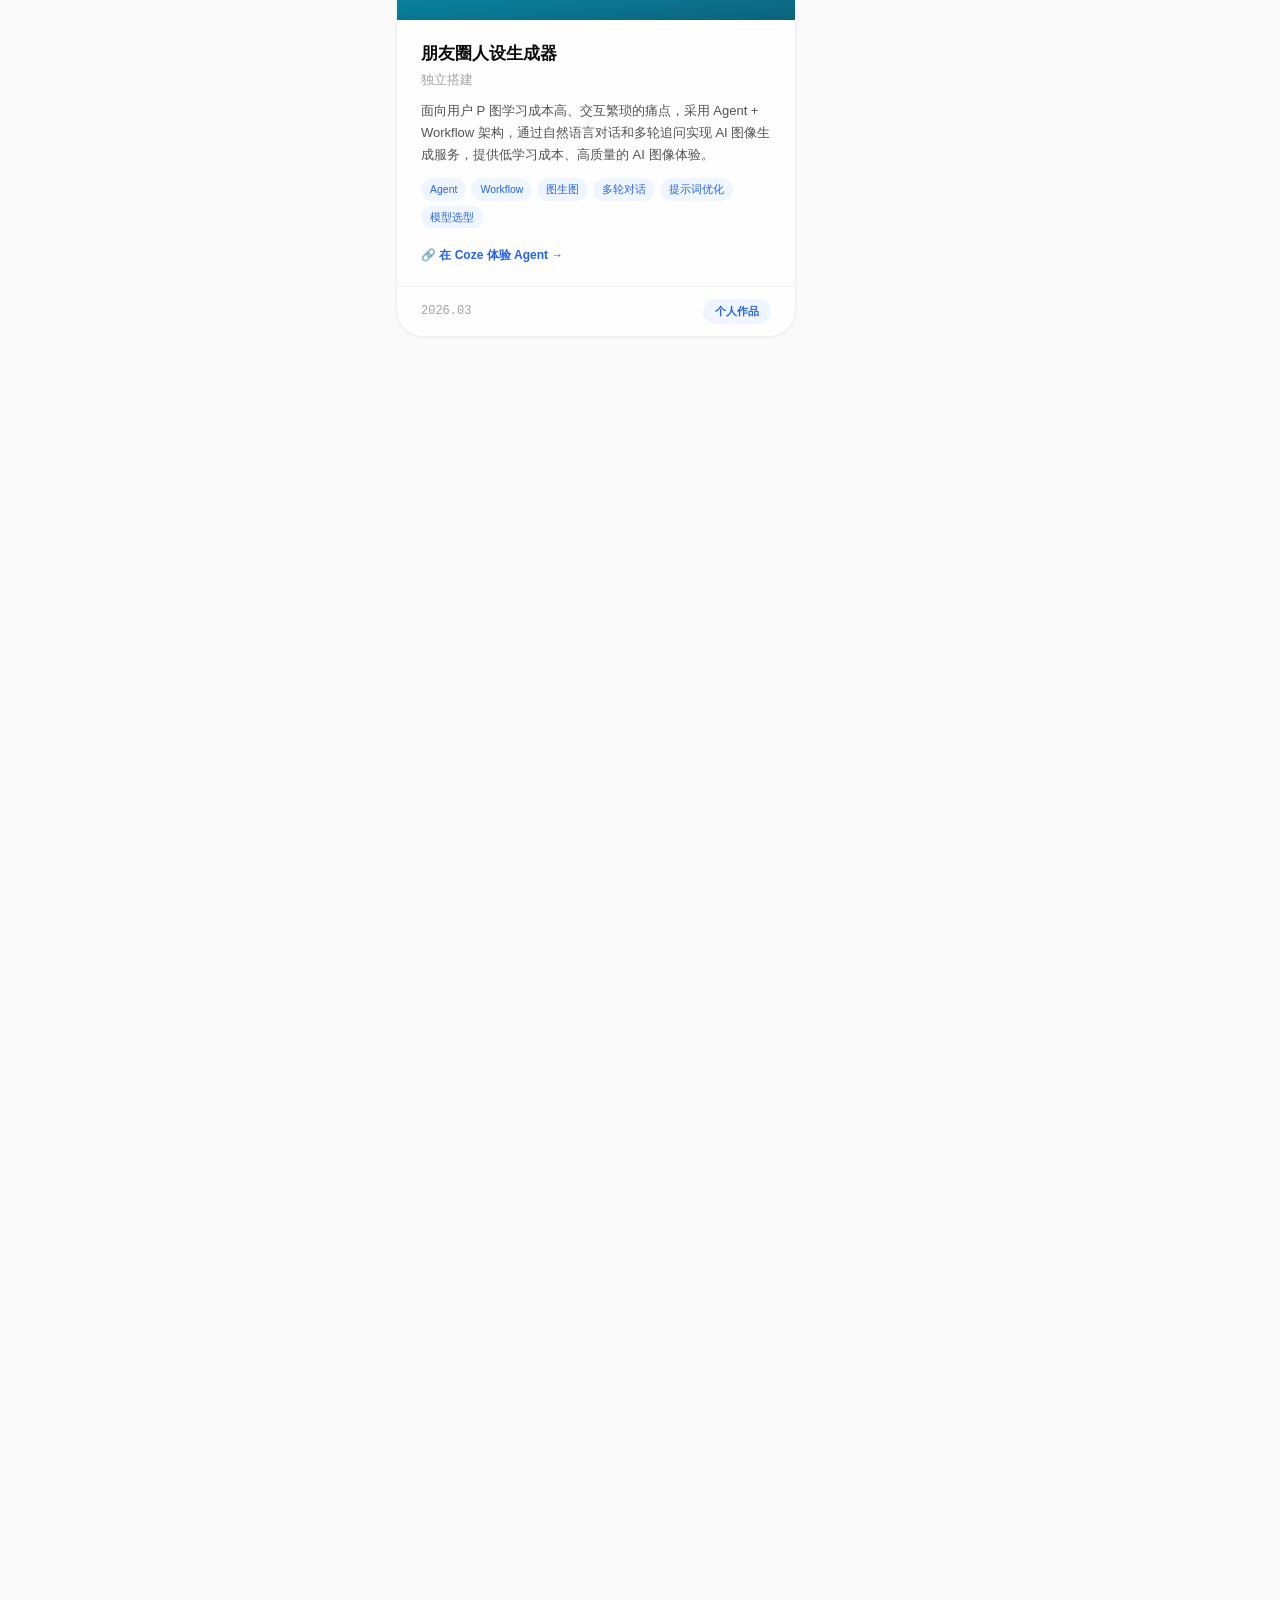
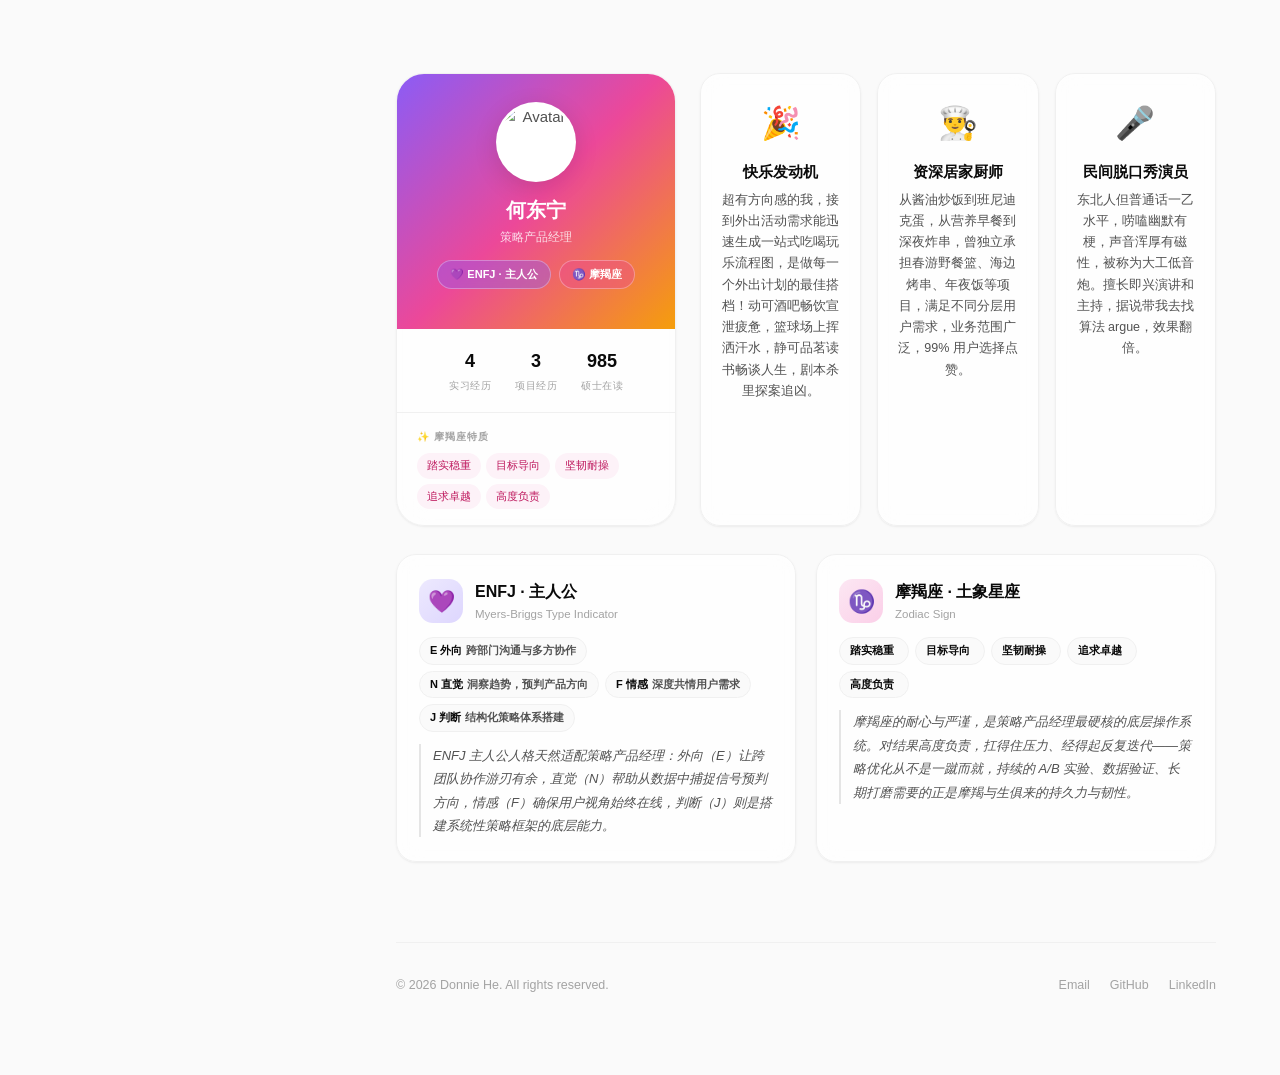
==== commit fb758f97: "remove internship subtitle" ====
--- a/index.html
+++ b/index.html
@@ -88,7 +88,7 @@
       <section class="sec-block" id="internships">
         <div class="sec-label reveal">Experience</div>
         <h3 class="sec-heading reveal">实习经历</h3>
-        <p class="sec-desc reveal">四段互联网大厂策略产品实习</p>
+
         <div class="timeline-v2" id="timelineV2"></div>
       </section>
 
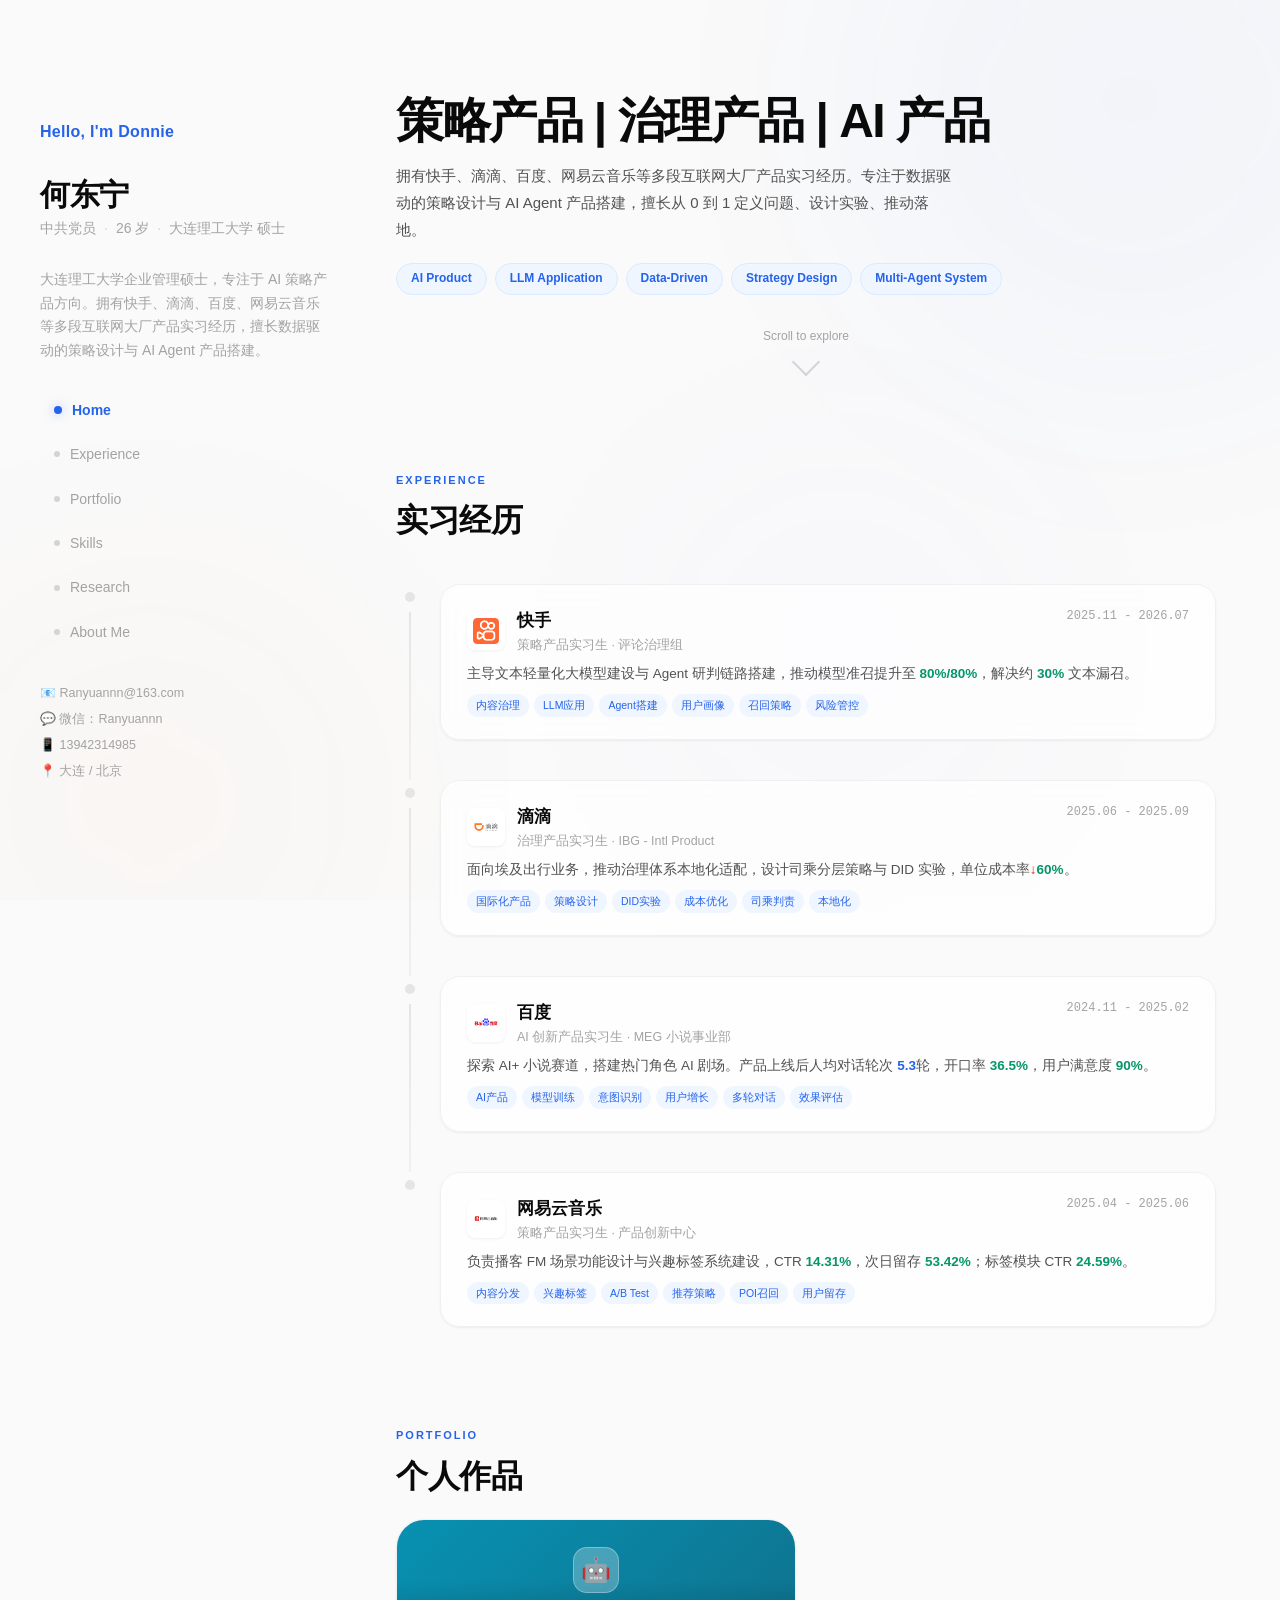
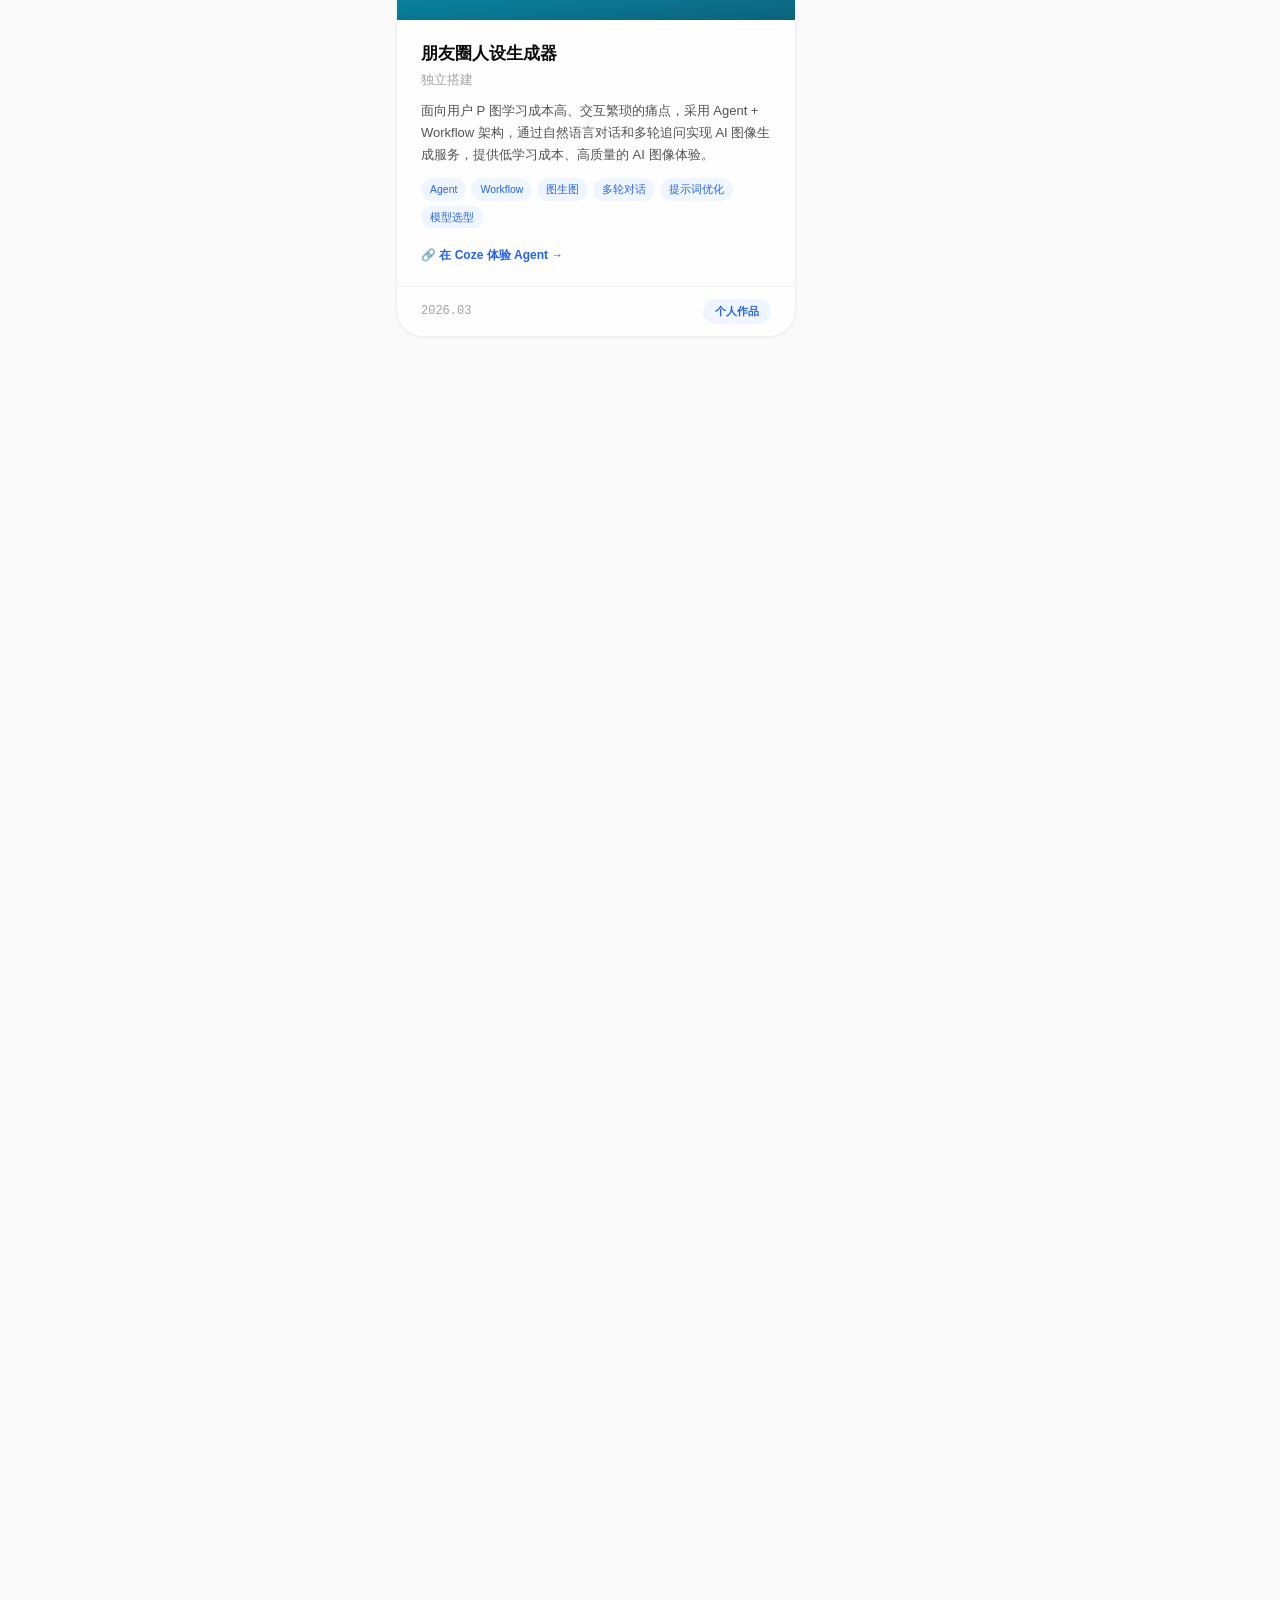
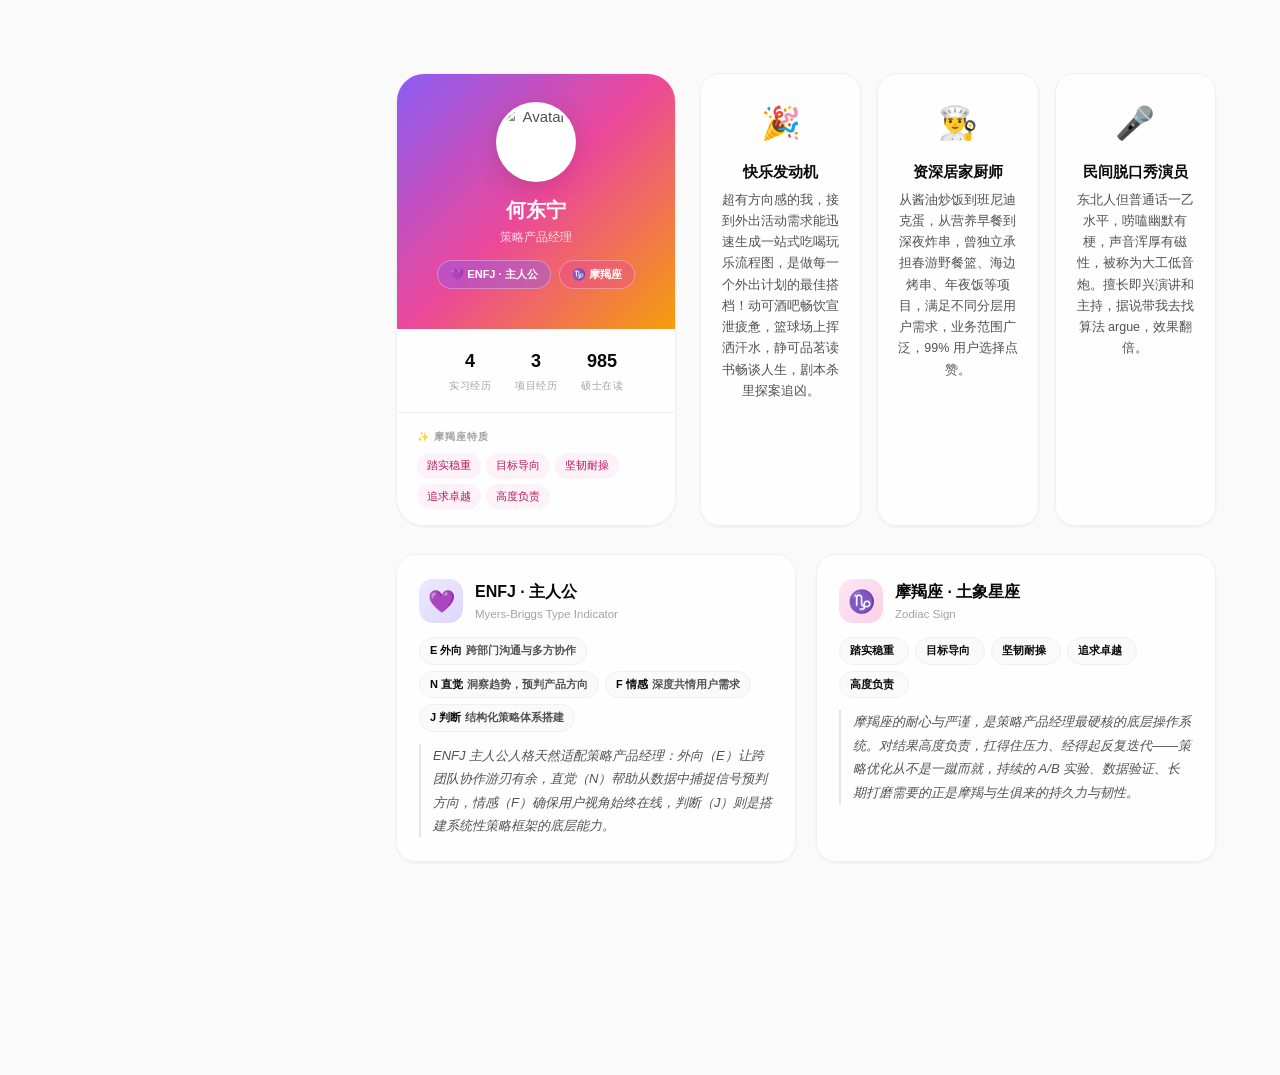
==== commit cc827bbd: "update hero heading to product categories" ====
--- a/index.html
+++ b/index.html
@@ -68,7 +68,7 @@
       <!-- Hero Intro -->
       <section class="sec-intro reveal" id="intro">
 
-        <h2 class="intro-heading">策略产品经理<span class="intro-dot">.</span></h2>
+        <h2 class="intro-heading">策略产品 | 治理产品 | AI 产品</h2>
 
         <p class="intro-desc">拥有快手、滴滴、百度、网易云音乐等多段互联网大厂产品实习经历。专注于数据驱动的策略设计与 AI Agent 产品搭建，擅长从 0 到 1 定义问题、设计实验、推动落地。</p>
         <div class="intro-tags">
